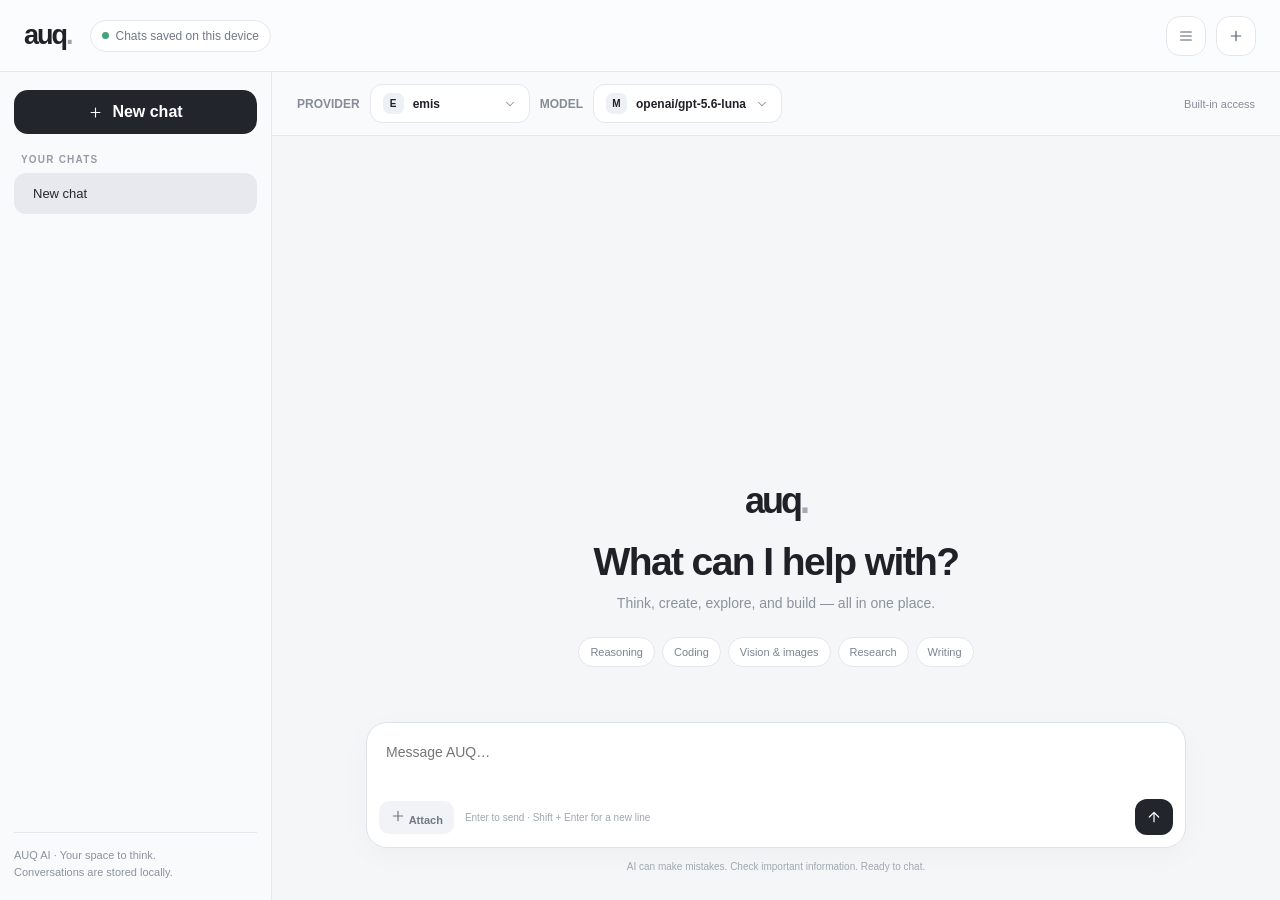
==== ai/index.html @ 0dd7f249 "Add Base64-encoded API keys to index.html" ====
<!doctype html>
<html lang="en">
<head>
<script>
/* AUQ OWNER CONFIG — all API keys live here at the top of the file.
   Use Base64-encoded keys. Base64 is NOT encryption: visitors can decode any key embedded here.
   For a public site, keep keys on a server and call a private proxy instead. */
window.AUQ_OWNER_CONFIG = {
  encodedKeys: {
    emis: "ZW1pcy03YjQxYmFmMGRjNjExMGVmN2U3YTlhYmM5NTAwMWQ3NA",       // Base64-encoded emis API key
    nook: "bl9hcGlfSDBFOEhLRkNSQzNIVldERlFIdGg3eGpnTHo0a3RIQUtMR0pLbTVHT2liMA==",       // Base64-encoded nook API key
    openrouter: "c2stb3ItdjEtN2I3NWIxY2E1Y2M4ZDgzZDA3Y2VmNjQwNGNlMzBiYjZmODEzMmM0MTA5YjhmYzFk", // Base64-encoded openrouter API key
    groq: "Z3NrX2prWEQ1YVFtWUFwNG9HTzgyV0IyV0dkeWIzRllrMldFM01TMjYwTEZOU1VmYXZnNHdKSUs="        // Base64-encoded Groq API key
  },
  api: {
    emis: { endpoint: "", authPrefix: "Bearer " },
    nook: { endpoint: "", authPrefix: "Bearer " },
    openrouter: { endpoint: "https://openrouter.ai/api/v1/chat/completions", authPrefix: "Bearer " },
    groq: { endpoint: "https://api.groq.com/openai/v1/chat/completions", authPrefix: "Bearer " }
  }
};
</script>
<meta charset="utf-8">
<meta name="viewport" content="width=device-width,initial-scale=1,viewport-fit=cover">
<meta name="theme-color" content="#f5f6f8">
<title>AUQ AI</title>
<style>
:root{--bg:#f5f6f8;--panel:#fff;--ink:#202127;--muted:#858b97;--line:#e5e7ec;--soft:#f0f2f5;--accent:#22252b;--green:#378567;--radius:20px;font-family:Inter,-apple-system,BlinkMacSystemFont,"Segoe UI",sans-serif;color:var(--ink)}
*{box-sizing:border-box}html,body{margin:0;width:100%;min-width:0}body{height:100dvh;overflow:hidden;background:var(--bg);-webkit-user-select:none;user-select:none} .message-text,.reasoning-content,textarea,input,.menu-option,.history-title{ -webkit-user-select:text;user-select:text } .app{min-height:0} .mini-action{display:inline-grid;place-items:center;width:31px;height:29px;padding:5px;border:1px solid transparent;border-radius:8px} .mini-action svg,.icon-btn svg,.send svg,.new-chat svg,.soft-btn svg{width:16px;height:16px;stroke:currentColor;fill:none;stroke-width:1.8;stroke-linecap:round;stroke-linejoin:round;flex-shrink:0} .mini-action:hover{border-color:var(--line)} .icon-btn{color:#59616d} .new-chat svg{width:15px;height:15px} .message-actions{gap:4px} .message-actions .mini-action[aria-label]{position:relative} .embed-mode .rail{max-width:272px}button,input,textarea{font:inherit}button{border:0;cursor:pointer;color:inherit}button:focus-visible,input:focus-visible,textarea:focus-visible{outline:2px solid #aeb8c8;outline-offset:2px}
.app{height:100dvh;display:flex;flex-direction:column}.topbar{height:72px;flex-shrink:0;border-bottom:1px solid var(--line);display:flex;align-items:center;padding:0 24px;gap:18px;background:#fbfcfd}.brand{font-size:27px;font-weight:900;letter-spacing:-2px}.brand span{color:#9da3ad}.top-actions{margin-left:auto;display:flex;align-items:center;gap:10px}.status-pill{display:flex;align-items:center;gap:7px;border:1px solid var(--line);border-radius:999px;padding:8px 11px;color:#727987;font-size:12px;background:white}.dot{width:7px;height:7px;border-radius:50%;background:#b4bac4}.dot.ready{background:#46a27d}.icon-btn{width:40px;height:40px;border:1px solid var(--line);background:white;border-radius:14px;display:grid;place-items:center}.icon-btn:hover,.soft-btn:hover{background:#e9ecf1}.layout{display:flex;flex:1;min-height:0}.rail{width:272px;flex:0 0 272px;border-right:1px solid var(--line);padding:18px 14px;display:flex;flex-direction:column;gap:16px;background:#f9fafb;min-height:0}.new-chat{width:100%;height:44px;border-radius:14px;background:#22252b;color:white;font-weight:650;display:flex;align-items:center;justify-content:center;gap:9px}.new-chat:hover,.send:hover{background:#3a3d44}.rail-label{font-size:10px;font-weight:850;letter-spacing:1.2px;color:#969ca7;padding:0 7px;margin:4px 0 8px}.history{overflow:auto;min-height:0;display:grid;align-content:start;gap:4px}.history-item{width:100%;display:flex;align-items:center;gap:9px;padding:11px 10px;border-radius:12px;text-align:left;background:transparent;color:#666e7a;font-size:13px}.history-item:hover{background:#eceef2}.history-item.active{background:#e7e9ee;color:#25272d}.history-item .history-title{overflow:hidden;text-overflow:ellipsis;white-space:nowrap;flex:1}.history-item .del{opacity:0;color:#9197a2;padding:2px 4px;border-radius:6px;background:transparent}.history-item:hover .del{opacity:1}.rail-bottom{margin-top:auto;border-top:1px solid var(--line);padding-top:14px;color:#8b929e;font-size:11px;line-height:1.6}.main{flex:1;min-width:0;display:flex;flex-direction:column;position:relative}.toolbar{height:64px;flex-shrink:0;display:flex;align-items:center;gap:10px;padding:0 25px;border-bottom:1px solid var(--line);background:#f9fafb}.toolbar-label{font-size:12px;font-weight:750;color:#858c98}.custom-select-wrap{position:relative}.select-btn{height:39px;min-width:160px;max-width:min(32vw,300px);display:flex;align-items:center;gap:9px;border:1px solid var(--line);background:white;border-radius:12px;padding:0 12px;text-align:left;font-size:12px;font-weight:700}.select-btn .selected-text{overflow:hidden;text-overflow:ellipsis;white-space:nowrap;flex:1}.select-btn .chevron{color:#8e95a0;display:grid;place-items:center}.select-btn .chevron svg{width:14px;height:14px;stroke:currentColor;fill:none;stroke-width:1.8;stroke-linecap:round;stroke-linejoin:round}.select-btn:hover{border-color:#cbd0d9}.provider-badge{width:21px;height:21px;border-radius:7px;display:grid;place-items:center;background:#edf0f4;font-size:10px;font-weight:900;flex-shrink:0}.menu{display:none;position:absolute;z-index:30;top:46px;left:0;width:min(360px,calc(100vw - 30px));background:#fff;border:1px solid var(--line);border-radius:16px;box-shadow:0 18px 50px #1c243018;padding:9px}.menu.open{display:block}.menu-search{width:100%;height:39px;border:1px solid var(--line);border-radius:10px;padding:0 11px;background:#fafbfc;outline:0;font-size:12px;margin-bottom:8px}.menu-list{max-height:min(360px,55vh);overflow:auto;display:grid;gap:2px}.menu-option{display:flex;align-items:center;gap:9px;width:100%;padding:10px;border-radius:10px;text-align:left;background:white;font-size:12px}.menu-option:hover,.menu-option.selected{background:#f0f2f5}.menu-option .opt-main{min-width:0;flex:1}.menu-option strong{display:block;font-size:12px;font-weight:700;overflow-wrap:anywhere}.menu-option small{display:block;margin-top:3px;color:#9299a4;font-size:10px}.check{color:#378567;font-weight:900}.toolbar-spacer{flex:1}.key-status{font-size:11px;color:#858c98;white-space:nowrap}.key-status b{color:#4a8a6f;font-weight:700}.content{flex:1;min-height:0;overflow:auto;padding:24px clamp(16px,4vw,56px) 26px;display:flex;flex-direction:column}.conversation{width:min(820px,100%);margin:0 auto;flex:1;display:flex;flex-direction:column;gap:25px;padding-bottom:25px}.welcome{margin:auto auto 30px;text-align:center;width:min(610px,100%);padding-top:30px}.welcome-mark{font-size:36px;font-weight:900;letter-spacing:-3px}.welcome-mark span{color:#a4aab4}.welcome h1{font-size:clamp(28px,4vw,39px);letter-spacing:-1.6px;margin:18px 0 8px}.welcome p{color:#8b929e;font-size:14px;line-height:1.6;margin:0}.capability-row{display:flex;flex-wrap:wrap;justify-content:center;gap:7px;margin-top:23px}.capability{background:#fff;border:1px solid var(--line);padding:8px 11px;border-radius:999px;color:#7c8490;font-size:11px}.message{display:flex;gap:13px;align-items:flex-start;animation:appear .18s ease}.avatar{width:34px;height:34px;border-radius:12px;background:#e8ebf0;display:grid;place-items:center;flex-shrink:0;font-size:12px;font-weight:850}.message.assistant .avatar{background:#23262d;color:white}.message-content{min-width:0;flex:1;padding-top:2px}.message-head{display:flex;align-items:center;gap:9px;margin-bottom:6px}.message-head strong{font-size:12px}.message-head small{font-size:10px;color:#9aa1ab}.message-text{font-size:14px;line-height:1.75;white-space:pre-wrap;overflow-wrap:anywhere}.message-text code{background:#f0f2f5;border-radius:5px;padding:2px 5px;font-size:12px}.message-text pre{white-space:pre-wrap;overflow:auto;background:#20232a;color:#f4f5f7;padding:14px;border-radius:12px}.message-actions{display:flex;gap:6px;margin-top:9px}.mini-action{font-size:10px;background:transparent;color:#9299a4;padding:5px 7px;border-radius:7px}.mini-action:hover{background:#f0f2f5;color:#4d5562}.composer-area{width:min(820px,100%);margin:0 auto}.composer{border:1px solid #dfe2e8;background:#fff;border-radius:21px;padding:12px;box-shadow:0 8px 30px #20242b08}.composer:focus-within{border-color:#c9ced7;box-shadow:0 8px 30px #20242b0d}.composer textarea{display:block;width:100%;border:0;outline:0;resize:none;min-height:55px;max-height:180px;padding:6px 7px;background:transparent;font-size:14px;line-height:1.6;color:var(--ink)}.composer-bottom{display:flex;align-items:center;gap:8px;padding-top:7px}.soft-btn{height:33px;padding:0 11px;border-radius:10px;background:#f1f3f6;color:#707886;font-size:11px;font-weight:650}.composer-hint{font-size:10px;color:#a0a6b0;margin-left:3px}.send{margin-left:auto;width:38px;height:36px;border-radius:12px;background:#22252b;color:white;display:grid;place-items:center;font-size:17px}.footnote{text-align:center;color:#a1a7b1;font-size:10px;margin-top:11px;line-height:1.5}.modal-back{position:fixed;inset:0;background:#171a2080;backdrop-filter:blur(5px);display:none;place-items:center;z-index:100;padding:18px}.modal-back.open{display:grid}.modal{width:min(520px,100%);max-height:85dvh;overflow:auto;background:white;border-radius:20px;padding:22px;box-shadow:0 25px 80px #0002}.modal-head{display:flex;align-items:center;justify-content:space-between;margin-bottom:8px}.modal-head h2{margin:0;font-size:20px;letter-spacing:-.5px}.close{width:33px;height:33px;border-radius:50%;background:#f0f2f5;font-size:20px}.modal p{font-size:13px;color:#7f8793;line-height:1.6}.field{display:grid;gap:7px;margin:15px 0}.field label{font-size:11px;font-weight:750;color:#727a87}.field input,.field textarea{width:100%;border:1px solid var(--line);border-radius:11px;padding:12px;background:#fafbfc;font-size:13px}.primary{padding:11px 15px;background:#22252b;color:white;border-radius:11px;font-size:12px;font-weight:700}.secondary{padding:10px 13px;background:#eef0f4;border-radius:11px;font-size:12px;font-weight:650}.modal-actions{display:flex;gap:8px;justify-content:flex-end;margin-top:17px}.toast{position:fixed;right:18px;bottom:18px;z-index:200;background:#22252b;color:white;padding:12px 15px;border-radius:12px;font-size:12px;box-shadow:0 10px 30px #0002;max-width:calc(100vw - 36px)}.hidden{display:none!important}.mobile-history{display:none}.thinking-indicator{display:flex;align-items:center;gap:10px;padding:11px 13px;border:1px solid var(--line);border-radius:13px;background:#fff;color:#818895;font-size:12px;width:max-content;max-width:100%}.thinking-dots{display:flex;gap:4px}.thinking-dots i{display:block;width:5px;height:5px;border-radius:50%;background:#858c98;animation:thinkPulse 1.15s infinite ease-in-out}.thinking-dots i:nth-child(2){animation-delay:.15s}.thinking-dots i:nth-child(3){animation-delay:.3s}.reasoning-box{margin:0 0 10px;border:1px solid var(--line);border-radius:11px;background:#fafbfc;overflow:hidden}.reasoning-box summary{cursor:pointer;list-style:none;display:flex;align-items:center;gap:8px;padding:10px 12px;color:#777f8c;font-size:11px;font-weight:700}.reasoning-box summary::-webkit-details-marker{display:none}.reasoning-box summary:before{content:"";width:7px;height:7px;border-right:1.7px solid currentColor;border-bottom:1.7px solid currentColor;transform:rotate(-45deg);transition:transform .15s;flex-shrink:0}.reasoning-box[open] summary:before{transform:rotate(45deg)}.reasoning-content{padding:0 12px 12px;color:#737b88;font-size:12px;line-height:1.65;white-space:pre-wrap}@keyframes thinkPulse{0%,60%,100%{opacity:.28;transform:translateY(0)}30%{opacity:1;transform:translateY(-3px)}}
@keyframes appear{from{opacity:0;transform:translateY(4px)}to{opacity:1;transform:none}}
@media(max-width:760px){.topbar{height:60px;padding:0 14px}.brand{font-size:24px}.status-pill{display:none}.layout{position:relative}.rail{display:none}.toolbar{height:auto;min-height:62px;padding:10px 12px;gap:7px;flex-wrap:wrap}.toolbar-label{display:none}.select-btn{min-width:0;max-width:43vw;padding:0 9px;height:37px;gap:6px}.select-btn .provider-badge{width:19px;height:19px}.key-status{display:none}.content{padding:14px 12px 18px}.welcome{padding-top:25px}.welcome h1{font-size:29px}.welcome-mark{font-size:31px}.message{gap:9px}.avatar{width:30px;height:30px;border-radius:10px}.message-text{font-size:13px}.composer{border-radius:17px;padding:9px}.composer textarea{font-size:13px}.composer-hint{display:none}.footnote{font-size:9px}.mobile-history{display:grid}.menu{width:min(330px,calc(100vw - 24px))}.menu-list{max-height:45vh}}
</style>
</head>
<body>
<div class="app">
<header class="topbar">
  <div class="brand">auq<span>.</span></div>
  <div class="status-pill"><span class="dot ready" id="saveDot"></span><span id="saveStatus">Chats saved on this device</span></div>
  <div class="top-actions"><button class="icon-btn" id="historyToggle" title="Toggle chat history" aria-label="Toggle chat history"><svg viewBox="0 0 24 24" aria-hidden="true"><path d="M4 6h16M4 12h16M4 18h16"/></svg></button><button class="icon-btn" id="newChatTop" title="New chat" aria-label="New chat"><svg viewBox="0 0 24 24" aria-hidden="true"><path d="M12 5v14M5 12h14"/></svg></button></div>
</header>
<div class="layout">
<aside class="rail" id="rail">
  <button class="new-chat" id="newChat"><svg viewBox="0 0 24 24" aria-hidden="true"><path d="M12 5v14M5 12h14"/></svg><span>New chat</span></button>
  <section style="min-height:0;display:flex;flex-direction:column;flex:1"><div class="rail-label">YOUR CHATS</div><div class="history" id="history"></div></section>
  <div class="rail-bottom">AUQ AI · Your space to think.<br><span id="storageHint">Conversations are stored locally.</span></div>
</aside>
<main class="main">
  <div class="toolbar">
    <span class="toolbar-label">PROVIDER</span>
    <div class="custom-select-wrap" id="providerWrap">
      <button class="select-btn" id="providerBtn" aria-expanded="false"><span class="provider-badge" id="providerBadge">E</span><span class="selected-text" id="providerLabel">emis</span><span class="chevron" aria-hidden="true"><svg viewBox="0 0 24 24"><path d="m6 9 6 6 6-6"/></svg></span></button>
      <div class="menu" id="providerMenu"><input class="menu-search" id="providerSearch" placeholder="Find provider…" autocomplete="off"><div class="menu-list" id="providerOptions"></div></div>
    </div>
    <span class="toolbar-label">MODEL</span>
    <div class="custom-select-wrap" id="modelWrap">
      <button class="select-btn" id="modelBtn" aria-expanded="false"><span class="provider-badge" aria-hidden="true">M</span><span class="selected-text" id="modelLabel">openai/gpt-5.6-luna</span><span class="chevron" aria-hidden="true"><svg viewBox="0 0 24 24"><path d="m6 9 6 6 6-6"/></svg></span></button>
      <div class="menu" id="modelMenu"><input class="menu-search" id="modelSearch" placeholder="Search models or capabilities…" autocomplete="off"><div class="menu-list" id="modelOptions"></div></div>
    </div>
    <div class="toolbar-spacer"></div><div class="key-status" id="keyStatus">Built-in access</div>
  </div>
  <div class="content" id="content">
    <div class="conversation" id="conversation">
      <div class="welcome" id="welcome">
        <div class="welcome-mark">auq<span>.</span></div><h1>What can I help with?</h1><p>Think, create, explore, and build — all in one place.</p>
        <div class="capability-row"><span class="capability">Reasoning</span><span class="capability">Coding</span><span class="capability">Vision &amp; images</span><span class="capability">Research</span><span class="capability">Writing</span></div>
      </div>
    </div>
    <div class="composer-area">
      <div class="composer"><textarea id="prompt" rows="2" placeholder="Message AUQ…" aria-label="Message AUQ"></textarea><div class="composer-bottom"><button class="soft-btn" id="attachBtn" title="Attach a text file"><svg viewBox="0 0 24 24" aria-hidden="true"><path d="M12 5v14M5 12h14"/></svg> Attach</button><input type="file" id="fileInput" class="hidden" accept=".txt,.md,.csv,.json,.html,.css,.js,.py,.xml,.yaml,.yml"><span class="composer-hint" id="composerHint">Enter to send · Shift + Enter for a new line</span><button class="send" id="sendBtn" title="Send message" aria-label="Send message"><svg viewBox="0 0 24 24" aria-hidden="true"><path d="M12 19V5M5 12l7-7 7 7"/></svg></button></div></div>
      <div class="footnote">AI can make mistakes. Check important information. <span id="backendHint">Built-in provider access</span></div>
    </div>
  </div>
</main>
</div>
</div>
<div class="toast hidden" id="toast"></div>
<script>
(() => {
"use strict";
const $ = s => document.querySelector(s);
const escapeHTML = s => String(s ?? "").replace(/[&<>"']/g,c=>({"&":"&amp;","<":"&lt;",">":"&gt;",'"':"&quot;","'":"&#39;"}[c]));
const ICONS={menu:'<svg viewBox="0 0 24 24" aria-hidden="true"><path d="M4 6h16M4 12h16M4 18h16"/></svg>',plus:'<svg viewBox="0 0 24 24" aria-hidden="true"><path d="M12 5v14M5 12h14"/></svg>',send:'<svg viewBox="0 0 24 24" aria-hidden="true"><path d="M12 19V5M5 12l7-7 7 7"/></svg>',copy:'<svg viewBox="0 0 24 24" aria-hidden="true"><rect x="8" y="8" width="12" height="12" rx="2"/><path d="M16 8V5a1 1 0 0 0-1-1H5a1 1 0 0 0-1 1v10a1 1 0 0 0 1 1h3"/></svg>',volume:'<svg viewBox="0 0 24 24" aria-hidden="true"><path d="M4 10v4h4l5 4V6l-5 4H4"/><path d="M16 9a5 5 0 0 1 0 6M18.5 6.5a9 9 0 0 1 0 11"/></svg>',regen:'<svg viewBox="0 0 24 24" aria-hidden="true"><path d="M20 7v5h-5M4 17v-5h5"/><path d="M5.6 9A7 7 0 0 1 17 6l3 6M4 12l3 6a7 7 0 0 0 11.4-3"/></svg>',chat:'<svg viewBox="0 0 24 24" aria-hidden="true"><path d="M5 4h14a2 2 0 0 1 2 2v10a2 2 0 0 1-2 2H9l-5 3V6a2 2 0 0 1 1-2z"/></svg>',chevron:'<svg viewBox="0 0 24 24" aria-hidden="true"><path d="m9 18 6-6-6-6"/></svg>'};
const now = () => new Date().toISOString();
const uid = () => (crypto.randomUUID ? crypto.randomUUID() : Date.now().toString(36)+Math.random().toString(36).slice(2));
const ENCODED_KEYS = window.AUQ_OWNER_CONFIG.encodedKeys;
const API_CONFIG = window.AUQ_OWNER_CONFIG.api;
function decodeBase64(s){if(!s||s.includes("PASTE_"))return "";try{return atob(s)}catch(e){console.warn("Invalid Base64 provider key");return ""}}
const decodedKeys = Object.fromEntries(Object.entries(ENCODED_KEYS).map(([k,v])=>[k,decodeBase64(v)]));
const providerModels = {
emis: `openai/gpt-5.6-luna
openai/gpt-5.4-mini
anthropic/claude-haiku-4-5
mistral/mistral-small-2603
openai/gpt-oss-120b
google/gemma4-31b
anthropic/claude-opus-5-5
anthropic/claude-sonnet-5-5
anthropic/claude-fable-5-1
openai/gpt-6-1-sol
openai/gpt-5-6
openai/gpt-5-5
openai/gpt-6-astra
google/gemini-3-8-flash
deepseek/deepseek-v4-pro
moonshotai/kimi-k3
moonshotai/kimi-k2-6
xai/grok-4-7
other/qwen-3-7-max
zai/glm-5-3
zai/glm-5-3-flash
google/gemini-3-1-flash-image
google/gemini-3-1-flash-lite-image
openai/gpt-image-2
blackforest/flux-2-pro
microsoft/mai-image-2-5
other/krea-2-medium-turbo
other/krea-2-medium
openai/gpt-5-4
zai/glm-5-2
anthropic/claude-sonnet-5
openai/gpt-5.6-sol
anthropic/claude-opus-4-8
anthropic/claude-opus-5
anthropic/claude-fable-5
qwen/qwen-3.5-plus
qwen/qwen-3.5-plus-thinking
qwen/qwen-3.6-plus
qwen/qwen-3.6-plus-thinking
qwen/qwen-3.7-plus
qwen/qwen-3.7-plus-thinking
qwen/qwen-3.6-max-preview
qwen/qwen-3.6-max-preview-thinking
qwen/qwen-3.7-max
qwen/qwen-3.7-max-thinking
qwen/qwen-3.8-max
qwen/qwen-3.8-max-thinking
qwen/qwen-3.5-omni-plus
other/xiaomi-mimo-2.5
anthropic/claude-opus-4-6
anthropic/claude-opus-4-7
deepseek/deepseek-v4-flash
cohere/command-a
cohere/command-a-plus
cohere/command-a-reasoning
cohere/command-a-vision
cohere/command-r-plus
cohere/command-r
cohere/command-r7b
cohere/aya-expanse-32b
cohere/aya-vision-32b
cohere/north-mini-code
openai/gpt-5-nano
openai/gpt-4.1-nano
openai/gpt-4o-mini
google/gemma-4
google/gemini-2.5-flash-lite
meta/llama-3.3-70b-instruct
meta/llama-3.1-8b-instant
deepseek/deepseek-v3.2
tencent/tencent-hy3
deepai/standard
deepai/online
huggingface/unfiltered_x
minimax/minimax-text-01
huggingface/vibethinker-3b
openai/gpt-5.4-nano
openai/gpt-4.1
openai/gpt-4o
amazon/nova
google/gemma-4-31b-heretic
huggingface/stheno-l3-8b
meta/llama-3.2-1b
openai/openai
openai/openai-fast
openai/gpt-oss
mistral/codestral-latest
meta/meta-llama-3_3-70b-instruct
qwen/qwen3.5-397b-a17b
mistral/mistral-small-3.2-24b-instruct-2506
mistral/mistral-nemo-instruct-2407
qwen/qwen3.6-27b
qwen/qwen3.5-9b
qwen/qwen2.5-vl-72b-instruct
mistral/mistral-7b-instruct-v0.3
openai/gpt-oss-20b
poolside/poolside-laguna-xs-2.1
nvidia/nvidia-nemotron-3-nano-omni-30b-a3b-reasoning
nvidia/nvidia-nemotron-3-super-120b-a12b
nvidia/nvidia-nemotron-3-ultra-550b-a55b
rednote/dots-studio-dots-3-note-preview
liquidai/liquid-lfm-2.5-2.6b
nvidia/nvidia-nemotron-3.5-lightning
poolside/poolside-laguna-s-2.1
blackforest/image
adobe/self-forcing
lightricks/ltx-2
minimax/minimax-h3-turbo
lightricks/ltx2-5-distilled`.trim().split(/\n+/),
nook: `google/gemini-3.8-flash
openai/gpt-5.6-luna`.trim().split(/\n+/),
openrouter: `nvidia/nemotron-3-ultra-550b-a55b:free
nvidia/nemotron-3.5-lightning:free
poolside/laguna-s-2.1:free
nvidia/nemotron-3-super-120b-a12b:free
thinkingmachines/inkling:free
nvidia/nemotron-3.5-super-vl:free
cohere/north-mini-code:free
thinkingmachines/inkling-small:free
nvidia/nemotron-3-nano-omni-30b-a3b-reasoning:free
google/gemma-4-26b-a4b-it:free
google/gemma-4-31b-it:free
fish-audio/s2.1-pro-free:free
inception/mercury-decide:free
respan/span-01-lite:free
nvidia/nemotron-3-embed-1b:free
nvidia/llama-nemotron-embed-vl-1b-v2:free
liquid/lfm-2.5-embedding-350m:free
nvidia/llama-nemotron-rerank-vl-1b-v2:free`.trim().split(/\n+/),
groq: `openai/gpt-oss-120b
openai/gpt-oss-20b
whisper-large-v3
whisper-large-v3-turbo
llama-3.3-70b-versatile
llama-3.1-8b-instant`.trim().split(/\n+/)
};
const providers = [
{id:"emis",name:"emis",letter:"E",desc:"Multi-provider model catalog"},
{id:"nook",name:"nook",letter:"N",desc:"Gemini Flash and GPT Luna"},
{id:"openrouter",name:"openrouter",letter:"O",desc:"Free and hosted models"},
{id:"groq",name:"groq",letter:"G",desc:"Fast hosted chat and audio models"}
];
const state = {provider:localStorage.getItem("auq_ai_provider")||"emis", model:localStorage.getItem("auq_ai_model")||"openai/gpt-5.6-luna", chats:[], activeChat:null, busy:false, attachedText:""};
function modelCapabilities(model){
 const m=model.toLowerCase(), caps=[];
 if(/whisper/.test(m))caps.push("Audio transcription");
 if(/image|flux|krea|ltx|self-forcing|mai-image/.test(m))caps.push("Image / media");
 if(/vision|vl-|omni|gemini|grok/.test(m))caps.push("Vision / multimodal");
 if(/think|reason|nemotron|deepseek-v4|opus|gpt-6|kimi-k3|command-a-reasoning/.test(m))caps.push("Reasoning");
 if(/coder|code|codestral|north-mini-code/.test(m))caps.push("Coding");
 if(/embed|rerank/.test(m))caps.push("Embeddings / ranking");
 if(!caps.length)caps.push("General chat");
 return caps.join(" · ");
}
function groupedModels(list){
 const groups={"Reasoning & analysis":[],"Coding":[],"Vision, image & media":[],"Audio transcription":[],"General chat & fast":[],"Embeddings & other":[]};
 list.forEach(m=>{const c=modelCapabilities(m).toLowerCase();if(c.includes("audio transcription"))groups["Audio transcription"].push(m);else if(c.includes("embedding"))groups["Embeddings & other"].push(m);else if(c.includes("image")||c.includes("vision")||c.includes("media"))groups["Vision, image & media"].push(m);else if(c.includes("coding"))groups["Coding"].push(m);else if(c.includes("reasoning"))groups["Reasoning & analysis"].push(m);else groups["General chat & fast"].push(m)});
 return groups;
}
function toast(msg){const el=$("#toast");el.textContent=msg;el.classList.remove("hidden");clearTimeout(toast.t);toast.t=setTimeout(()=>el.classList.add("hidden"),3000)}
function currentProvider(){return providers.find(p=>p.id===state.provider)||providers[0]}
function currentKey(){return decodedKeys[state.provider]||""}
function endpoint(){return localStorage.getItem("auq_ai_endpoint_"+state.provider)||API_CONFIG[state.provider].endpoint}
function saveState(){localStorage.setItem("auq_ai_provider",state.provider);localStorage.setItem("auq_ai_model",state.model)}
function saveChats(){try{localStorage.setItem("auq_ai_chats",JSON.stringify(state.chats));$("#saveStatus").textContent="Chats saved on this device";$("#saveDot").classList.add("ready")}catch(e){$("#saveStatus").textContent="Storage full";$("#saveDot").classList.remove("ready");toast("Could not save chats. Browser storage may be full.")}}
function loadChats(){try{const parsed=JSON.parse(localStorage.getItem("auq_ai_chats")||"[]");state.chats=Array.isArray(parsed)?parsed:[]}catch(e){state.chats=[]}if(!state.chats.length){const chat={id:uid(),title:"New chat",created:now(),updated:now(),messages:[]};state.chats=[chat]}state.activeChat=state.chats[0].id}
function activeChat(){return state.chats.find(c=>c.id===state.activeChat)}
function newChat(){const c={id:uid(),title:"New chat",created:now(),updated:now(),messages:[]};state.chats.unshift(c);state.activeChat=c.id;saveChats();renderHistory();renderMessages();$("#prompt").focus()}
function selectChat(id){state.activeChat=id;renderHistory();renderMessages();if(innerWidth<=760)$("#rail").style.display="none"}
function deleteChat(id,e){e?.stopPropagation();state.chats=state.chats.filter(c=>c.id!==id);if(!state.chats.length)state.chats.push({id:uid(),title:"New chat",created:now(),updated:now(),messages:[]});if(!state.chats.some(c=>c.id===state.activeChat))state.activeChat=state.chats[0].id;saveChats();renderHistory();renderMessages()}
function renderHistory(){const list=$("#history");list.innerHTML=state.chats.map(c=>`<button class="history-item ${c.id===state.activeChat?"active":""}" data-chat="${escapeHTML(c.id)}"><span aria-hidden="true">${ICONS.chat}</span><span class="history-title">${escapeHTML(c.title||"New chat")}</span><span class="del" data-delete="${escapeHTML(c.id)}" title="Delete chat">×</span></button>`).join("");list.querySelectorAll("[data-chat]").forEach(b=>b.onclick=e=>{if(e.target.closest("[data-delete]"))return;selectChat(b.dataset.chat)});list.querySelectorAll("[data-delete]").forEach(b=>b.onclick=e=>deleteChat(b.dataset.delete,e))}
function formatText(text){let safe=escapeHTML(text);safe=safe.replace(/```([\s\S]*?)```/g,(_,code)=>`<pre>${code.trim()}</pre>`);safe=safe.replace(/`([^`]+)`/g,"<code>$1</code>");return safe}
function renderMessages(){const c=activeChat();if(!c)return;const conv=$("#conversation");if(!c.messages.length){conv.innerHTML=`<div class="welcome" id="welcome"><div class="welcome-mark">auq<span>.</span></div><h1>What can I help with?</h1><p>Think, create, explore, and build — all in one place.</p><div class="capability-row"><span class="capability">Reasoning</span><span class="capability">Coding</span><span class="capability">Vision &amp; images</span><span class="capability">Research</span><span class="capability">Writing</span></div></div>`;return}
conv.innerHTML=c.messages.map((m,i)=>`<article class="message ${m.role==="assistant"?"assistant":"user"}"><div class="avatar">${m.role==="assistant"?"auq":"You"}</div><div class="message-content"><div class="message-head"><strong>${m.role==="assistant"?"auq":"You"}</strong><small>${escapeHTML(new Date(m.time||Date.now()).toLocaleTimeString([],{hour:"2-digit",minute:"2-digit"}))}${m.model?" · "+escapeHTML(m.model):""}</small></div>${m.role==="assistant"&&m.reasoningSummary?`<details class="reasoning-box"><summary>Reasoning summary</summary><div class="reasoning-content">${escapeHTML(m.reasoningSummary)}</div></details>`:""}<div class="message-text">${formatText(m.content||"")}</div>${m.role==="assistant"?`<div class="message-actions"><button class="mini-action" data-copy="${i}" title="Copy response" aria-label="Copy response">${ICONS.copy}</button><button class="mini-action" data-speak="${i}" title="Read response aloud" aria-label="Read response aloud">${ICONS.volume}</button><button class="mini-action" data-retry="${i}" title="Regenerate response" aria-label="Regenerate response">${ICONS.regen}</button></div>`:""}</div></article>`).join("");conv.querySelectorAll("[data-copy]").forEach(b=>b.onclick=()=>{const text=c.messages[+b.dataset.copy].content;const copy=navigator.clipboard?.writeText(text);if(copy)copy.then(()=>toast("Copied response")).catch(()=>fallbackCopy(text));else fallbackCopy(text)});conv.querySelectorAll("[data-speak]").forEach(b=>b.onclick=()=>speakResponse(c.messages[+b.dataset.speak].content,b));conv.querySelectorAll("[data-retry]").forEach(b=>b.onclick=()=>regenerateFrom(+b.dataset.retry));$("#content").scrollTop=$("#content").scrollHeight}
function updateProviderUI(){const p=currentProvider();$("#providerBadge").textContent=p.letter;$("#providerLabel").textContent=p.name;$("#modelLabel").textContent=state.model;$("#keyStatus").textContent="Built-in access";$("#backendHint").textContent=currentKey()?"Ready to chat.":"Provider access is configured by the site owner.";renderProviderOptions();renderModelOptions()}
function renderProviderOptions(filter=""){const q=filter.toLowerCase();$("#providerOptions").innerHTML=providers.filter(p=>(p.name+" "+p.desc).toLowerCase().includes(q)).map(p=>`<button class="menu-option ${p.id===state.provider?"selected":""}" data-provider="${p.id}"><span class="provider-badge">${p.letter}</span><span class="opt-main"><strong>${p.name}</strong><small>${p.desc} · ${providerModels[p.id].length} models</small></span>${p.id===state.provider?'<span class="check">✓</span>':""}</button>`).join("");$("#providerOptions").querySelectorAll("[data-provider]").forEach(b=>b.onclick=()=>{state.provider=b.dataset.provider;const list=providerModels[state.provider];if(!list.includes(state.model))state.model=list[0];saveState();closeMenus();updateProviderUI()})}
function renderModelOptions(filter=""){const q=filter.toLowerCase(),list=providerModels[state.provider];let html="";Object.entries(groupedModels(list)).forEach(([group,models])=>{const matches=models.filter(m=>(m+" "+modelCapabilities(m)).toLowerCase().includes(q));if(!matches.length)return;html+=`<div class="rail-label" style="padding:9px 10px 5px;margin:0">${group.toUpperCase()} <span style="font-weight:500;letter-spacing:0">· ${matches.length}</span></div>`;html+=matches.map(m=>`<button class="menu-option ${m===state.model?"selected":""}" data-model="${escapeHTML(m)}"><span class="provider-badge" aria-hidden="true">M</span><span class="opt-main"><strong>${escapeHTML(m)}</strong><small>${escapeHTML(modelCapabilities(m))}</small></span>${m===state.model?'<span class="check">✓</span>':""}</button>`).join("")});$("#modelOptions").innerHTML=html||`<div style="padding:18px;color:#9097a3;font-size:12px">No matching models.</div>`;$("#modelOptions").querySelectorAll("[data-model]").forEach(b=>b.onclick=()=>{state.model=b.dataset.model;saveState();closeMenus();updateProviderUI();toast("Model changed")})}
function closeMenus(){$$(".menu").forEach(m=>m.classList.remove("open"));$$(".select-btn").forEach(b=>b.setAttribute("aria-expanded","false"))}
function $$(s){return [...document.querySelectorAll(s)]}
function toggleMenu(which){const menu=$("#"+which+"Menu"),was=menu.classList.contains("open");closeMenus();if(!was){menu.classList.add("open");$("#"+which+"Btn").setAttribute("aria-expanded","true");$("#"+which+"Search").value="";if(which==="provider")renderProviderOptions();else renderModelOptions();$("#"+which+"Search").focus()}}
$("#providerBtn").onclick=()=>toggleMenu("provider");$("#modelBtn").onclick=()=>toggleMenu("model");$("#providerSearch").oninput=e=>renderProviderOptions(e.target.value);$("#modelSearch").oninput=e=>renderModelOptions(e.target.value);document.addEventListener("click",e=>{if(!e.target.closest(".custom-select-wrap"))closeMenus()});
function setBusy(v){state.busy=v;$("#sendBtn").disabled=v;$("#sendBtn").innerHTML=v?"<span class=\"thinking-dots\"><i></i><i></i><i></i></span>":ICONS.send;$("#sendBtn").style.opacity=v?".6":"1"}
function addMessage(role,content,extra={}){const c=activeChat();const m={role,content,time:now(),...extra};c.messages.push(m);c.updated=now();if(role==="user"&&c.title==="New chat")c.title=content.replace(/\s+/g," ").slice(0,42)||(state.attachedText?"Attached file":"New chat");saveChats();renderHistory();renderMessages();return m}
function getMessagesForAPI(c){return c.messages.filter(m=>m.role==="user"||m.role==="assistant").map(m=>({role:m.role,content:m.content}))}
function showThinking(){const conv=$("#conversation");const old=$("#thinkingMessage");if(old)old.remove();const row=document.createElement("article");row.id="thinkingMessage";row.className="message assistant";row.innerHTML=`<div class="avatar">auq</div><div class="message-content"><div class="message-head"><strong>auq</strong><small>generating</small></div><div class="thinking-indicator"><span>Thinking</span><span class="thinking-dots"><i></i><i></i><i></i></span><span>Preparing a response…</span></div></div>`;conv.appendChild(row);$("#content").scrollTop=$("#content").scrollHeight}
function hideThinking(){const row=$("#thinkingMessage");if(row)row.remove()}
async function fetchReasoningSummary(endpointUrl, headers, model, promptText, answerText){
  // This is a brief user-facing rationale, not a hidden step-by-step thought trace.
  try{
    const response=await fetch(endpointUrl,{method:"POST",headers,body:JSON.stringify({model,messages:[{role:"system",content:"Give a brief, high-level reasoning summary for the answer. State the key factors or method in 1-3 concise sentences. Do not reveal private chain-of-thought, hidden deliberation, or step-by-step internal reasoning. If a summary would be misleading, say what information the answer relies on."},{role:"user",content:"User request:\n"+promptText+"\n\nAssistant answer:\n"+answerText+"\n\nWrite only the concise high-level summary."}],stream:false})});
    if(!response.ok)return "";const data=await response.json();const value=data.choices?.[0]?.message?.content??data.output_text??data.response??"";return typeof value==="string"?value.trim():"";
  }catch(_){return ""}
}
async function send(){
 if(state.busy)return;
 const input=$("#prompt"),text=input.value.trim(),full=text+(state.attachedText?`\n\n[Attached file content]\n${state.attachedText}`:"");
 if(!full)return;
 if(state.provider==="groq"&&state.model.toLowerCase().startsWith("whisper")){toast("Whisper models are for audio transcription. Choose a GPT-OSS or Llama model for text chat.");return}
 if(!currentKey()){toast("This provider has no built-in key configured yet.");return}
 input.value="";input.style.height="";const file=state.attachedText;state.attachedText="";$("#attachBtn").innerHTML="<svg viewBox=\"0 0 24 24\" aria-hidden=\"true\"><path d=\"M12 5v14M5 12h14\"/></svg> Attach";
 addMessage("user",full);setBusy(true);showThinking();
 const c=activeChat();const endpointUrl=endpoint();
 if(!endpointUrl){hideThinking();addMessage("assistant",`This provider endpoint has not been configured by the site owner yet. Your message is saved in this chat.`,{model:state.model});setBusy(false);return}
 try{
  const key=currentKey(),cfg=API_CONFIG[state.provider];
  const headers={"Content-Type":"application/json","Authorization":(cfg.authPrefix||"Bearer ")+key};
  if(state.provider==="openrouter"){headers["HTTP-Referer"]=location.origin;headers["X-Title"]="AUQ AI"}
  const response=await fetch(endpointUrl,{method:"POST",headers,body:JSON.stringify({model:state.model,messages:getMessagesForAPI(c),stream:false})});
  const data=await response.json().catch(()=>({}));
  if(!response.ok)throw new Error(data.error?.message||data.message||`Request failed (${response.status})`);
  const answer=data.choices?.[0]?.message?.content??data.output_text??data.response??data.content??(typeof data==="string"?data:JSON.stringify(data,null,2));
  const answerText=typeof answer==="string"?answer:JSON.stringify(answer,null,2);
  const lastUser=[...c.messages].reverse().find(m=>m.role==="user")?.content||full;
  const summary=await fetchReasoningSummary(endpointUrl,headers,state.model,lastUser,answerText);
  addMessage("assistant",answerText,{model:state.model,reasoningSummary:summary});
 }catch(err){addMessage("assistant",`I couldn't reach the selected model.\n\n${err.message}\n\nCheck that the provider key, endpoint, and model ID are correct. If this provider requires a private key or has CORS restrictions, use a server-side AUQ proxy. Your conversation is still saved locally.`,{model:state.model,error:true})}
 finally{hideThinking();setBusy(false)}
}
function fallbackCopy(text){const el=document.createElement("textarea");el.value=text;el.style.position="fixed";el.style.opacity="0";document.body.appendChild(el);el.select();try{document.execCommand("copy");toast("Copied response")}catch(_){toast("Clipboard unavailable")}el.remove()}
function speakResponse(text,button){if(!("speechSynthesis" in window)){toast("Speech playback is not supported in this browser");return}if(window.speechSynthesis.speaking){window.speechSynthesis.cancel();if(button)button.title="Read response aloud";return}const utterance=new SpeechSynthesisUtterance(text);utterance.onend=()=>{if(button)button.title="Read response aloud"};utterance.onerror=()=>toast("Could not play speech");window.speechSynthesis.cancel();window.speechSynthesis.speak(utterance);if(button)button.title="Stop speaking"}
async function regenerateFrom(index){if(state.busy)return;const c=activeChat();const userIndex=c.messages.slice(0,index).map(m=>m.role).lastIndexOf("user");if(userIndex<0){toast("No prompt found to regenerate");return}if(state.provider==="groq"&&state.model.toLowerCase().startsWith("whisper")){toast("Whisper models are for audio transcription. Choose a GPT-OSS or Llama model for text chat.");return}if(!currentKey()){toast("This provider has no built-in key configured yet.");return}const promptText=c.messages[userIndex].content;c.messages=c.messages.slice(0,userIndex+1);saveChats();renderMessages();setBusy(true);showThinking();const endpointUrl=endpoint();if(!endpointUrl){hideThinking();addMessage("assistant","This provider endpoint has not been configured by the site owner yet.",{model:state.model});setBusy(false);return}try{const key=currentKey(),cfg=API_CONFIG[state.provider],headers={"Content-Type":"application/json","Authorization":(cfg.authPrefix||"Bearer ")+key};if(state.provider==="openrouter"){headers["HTTP-Referer"]=location.origin;headers["X-Title"]="AUQ AI"}const response=await fetch(endpointUrl,{method:"POST",headers,body:JSON.stringify({model:state.model,messages:getMessagesForAPI(c),stream:false})});const data=await response.json().catch(()=>({}));if(!response.ok)throw new Error(data.error?.message||data.message||`Request failed (${response.status})`);const answer=data.choices?.[0]?.message?.content??data.output_text??data.response??data.content??(typeof data==="string"?data:JSON.stringify(data,null,2));const answerText=typeof answer==="string"?answer:JSON.stringify(answer,null,2);const summary=await fetchReasoningSummary(endpointUrl,headers,state.model,promptText,answerText);addMessage("assistant",answerText,{model:state.model,reasoningSummary:summary})}catch(err){addMessage("assistant",`I couldn't regenerate the response.\n\n${err.message}`,{model:state.model,error:true})}finally{hideThinking();setBusy(false)}}
$("#sendBtn").onclick=send;$("#prompt").addEventListener("keydown",e=>{if(e.key==="Enter"&&!e.shiftKey){e.preventDefault();send()}});$("#prompt").addEventListener("input",e=>{e.target.style.height="auto";e.target.style.height=Math.min(e.target.scrollHeight,180)+"px"});
$("#newChat").onclick=newChat;$("#newChatTop").onclick=newChat;$("#historyToggle").onclick=()=>{if(innerWidth<=760){const r=$("#rail");r.style.display=r.style.display==="flex"?"none":"flex";if(r.style.display==="flex"){r.style.position="absolute";r.style.zIndex="40";r.style.top="0";r.style.bottom="0";r.style.boxShadow="10px 0 30px #0001"}}else $("#rail").classList.toggle("hidden")};
$("#attachBtn").onclick=()=>$("#fileInput").click();$("#fileInput").onchange=async e=>{const f=e.target.files[0];if(!f)return;if(f.size>1024*1024){toast("Text attachment must be under 1 MB");return}state.attachedText=await f.text();$("#attachBtn").innerHTML="<svg viewBox=\"0 0 24 24\" aria-hidden=\"true\"><path d=\"m5 12 4 4L19 6\"/></svg> "+escapeHTML(f.name.slice(0,18));toast("File attached to next message");e.target.value=""};
window.addEventListener("storage",e=>{if(e.key==="auq_ai_chats"){loadChats();renderHistory();renderMessages()}});
window.addEventListener("message",e=>{if(e.data?.type==="AUQ_AI_EXPORT_CHAT"&&e.source!==window.parent){try{e.source.postMessage({type:"AUQ_AI_CHAT_DATA",chats:state.chats},e.origin)}catch(_){}}});
window.AUQAI={exportChats:()=>JSON.parse(JSON.stringify(state.chats)),getProvider:()=>state.provider,getModel:()=>state.model};
if(!providerModels[state.provider])state.provider="emis";if(!providerModels[state.provider].includes(state.model))state.model=providerModels[state.provider][0];saveState();
loadChats();updateProviderUI();renderHistory();renderMessages();
// Lightweight deterrents only. Browser developer tools cannot be reliably disabled by page JavaScript.
document.addEventListener("contextmenu",e=>e.preventDefault());document.addEventListener("keydown",e=>{const k=e.key.toLowerCase();if(e.key==="F12"||(e.ctrlKey&&e.shiftKey&&["i","j","c"].includes(k))||(e.metaKey&&e.altKey&&["i","j","c"].includes(k))||((e.ctrlKey||e.metaKey)&&k==="u")){e.preventDefault();e.stopPropagation()}},true);
if(window.parent!==window)document.documentElement.classList.add("embed-mode");
})();
</script>
</body>
</html>
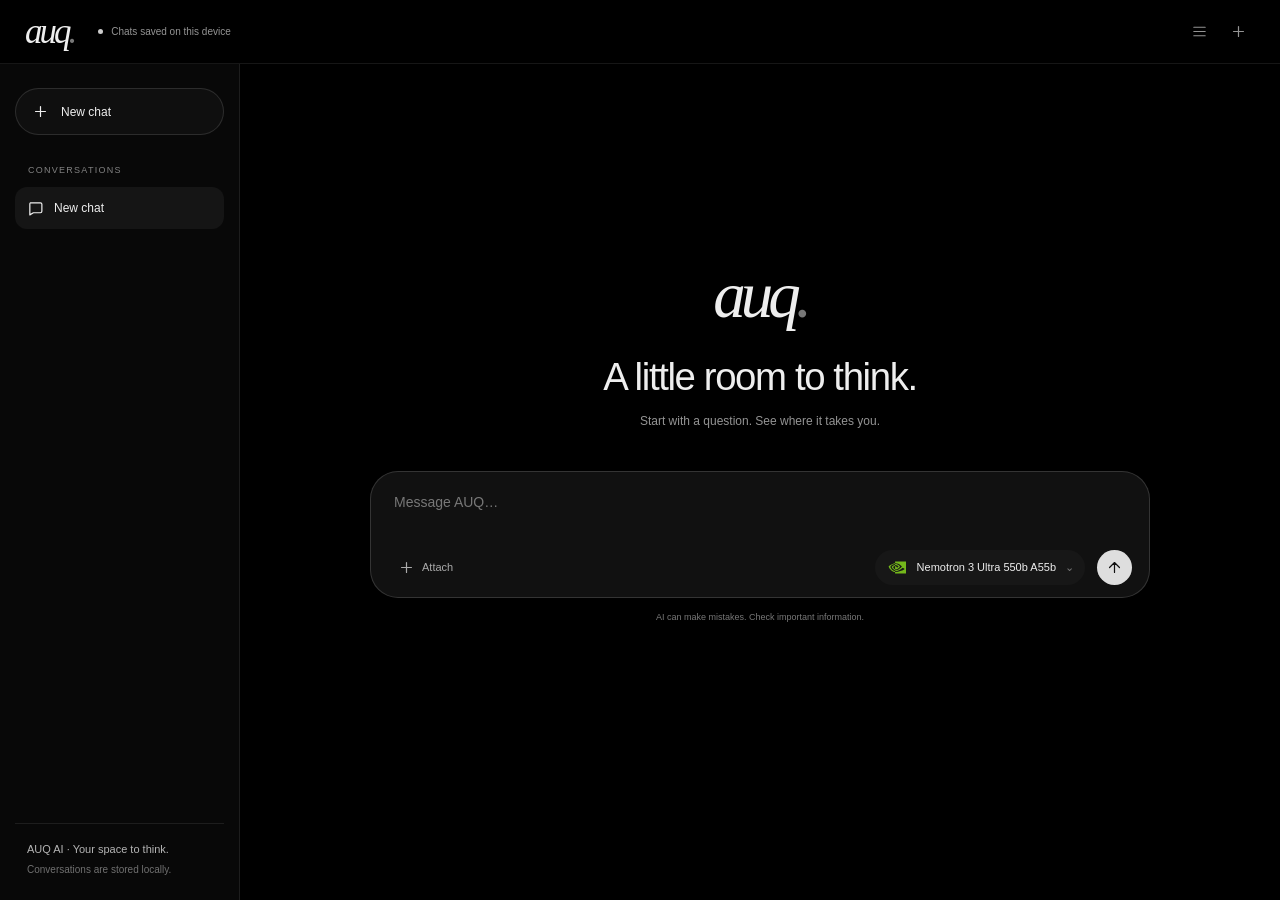
==== commit 56e54868: "fixed mroe stuf" ====
--- a/ai/index.html
+++ b/ai/index.html
@@ -2,21 +2,15 @@
 <html lang="en">
 <head>
 <script>
-/* AUQ OWNER CONFIG — all API keys live here at the top of the file.
-   Use Base64-encoded keys. Base64 is NOT encryption: visitors can decode any key embedded here.
-   For a public site, keep keys on a server and call a private proxy instead. */
 window.AUQ_OWNER_CONFIG = {
-  encodedKeys: {
-    emis: "ZW1pcy03YjQxYmFmMGRjNjExMGVmN2U3YTlhYmM5NTAwMWQ3NA",       // Base64-encoded emis API key
-    nook: "bl9hcGlfSDBFOEhLRkNSQzNIVldERlFIdGg3eGpnTHo0a3RIQUtMR0pLbTVHT2liMA==",       // Base64-encoded nook API key
-    openrouter: "c2stb3ItdjEtN2I3NWIxY2E1Y2M4ZDgzZDA3Y2VmNjQwNGNlMzBiYjZmODEzMmM0MTA5YjhmYzFk", // Base64-encoded openrouter API key
-    groq: "Z3NrX2prWEQ1YVFtWUFwNG9HTzgyV0IyV0dkeWIzRllrMldFM01TMjYwTEZOU1VmYXZnNHdKSUs="        // Base64-encoded Groq API key
+  "encodedKeys": {
+    "openrouter": "c2stb3ItdjEtN2I3NWIxY2E1Y2M4ZDgzZDA3Y2VmNjQwNGNlMzBiYjZmODEzMmM0MTA5YjhmYzFk"
   },
-  api: {
-    emis: { endpoint: "", authPrefix: "Bearer " },
-    nook: { endpoint: "", authPrefix: "Bearer " },
-    openrouter: { endpoint: "https://openrouter.ai/api/v1/chat/completions", authPrefix: "Bearer " },
-    groq: { endpoint: "https://api.groq.com/openai/v1/chat/completions", authPrefix: "Bearer " }
+  "api": {
+    "openrouter": {
+      "endpoint": "https://openrouter.ai/api/v1/chat/completions",
+      "authPrefix": "Bearer "
+    }
   }
 };
 </script>
@@ -24,13 +18,7 @@
 <meta name="viewport" content="width=device-width,initial-scale=1,viewport-fit=cover">
 <meta name="theme-color" content="#f5f6f8">
 <title>AUQ AI</title>
-<style>
-:root{--bg:#f5f6f8;--panel:#fff;--ink:#202127;--muted:#858b97;--line:#e5e7ec;--soft:#f0f2f5;--accent:#22252b;--green:#378567;--radius:20px;font-family:Inter,-apple-system,BlinkMacSystemFont,"Segoe UI",sans-serif;color:var(--ink)}
-*{box-sizing:border-box}html,body{margin:0;width:100%;min-width:0}body{height:100dvh;overflow:hidden;background:var(--bg);-webkit-user-select:none;user-select:none} .message-text,.reasoning-content,textarea,input,.menu-option,.history-title{ -webkit-user-select:text;user-select:text } .app{min-height:0} .mini-action{display:inline-grid;place-items:center;width:31px;height:29px;padding:5px;border:1px solid transparent;border-radius:8px} .mini-action svg,.icon-btn svg,.send svg,.new-chat svg,.soft-btn svg{width:16px;height:16px;stroke:currentColor;fill:none;stroke-width:1.8;stroke-linecap:round;stroke-linejoin:round;flex-shrink:0} .mini-action:hover{border-color:var(--line)} .icon-btn{color:#59616d} .new-chat svg{width:15px;height:15px} .message-actions{gap:4px} .message-actions .mini-action[aria-label]{position:relative} .embed-mode .rail{max-width:272px}button,input,textarea{font:inherit}button{border:0;cursor:pointer;color:inherit}button:focus-visible,input:focus-visible,textarea:focus-visible{outline:2px solid #aeb8c8;outline-offset:2px}
-.app{height:100dvh;display:flex;flex-direction:column}.topbar{height:72px;flex-shrink:0;border-bottom:1px solid var(--line);display:flex;align-items:center;padding:0 24px;gap:18px;background:#fbfcfd}.brand{font-size:27px;font-weight:900;letter-spacing:-2px}.brand span{color:#9da3ad}.top-actions{margin-left:auto;display:flex;align-items:center;gap:10px}.status-pill{display:flex;align-items:center;gap:7px;border:1px solid var(--line);border-radius:999px;padding:8px 11px;color:#727987;font-size:12px;background:white}.dot{width:7px;height:7px;border-radius:50%;background:#b4bac4}.dot.ready{background:#46a27d}.icon-btn{width:40px;height:40px;border:1px solid var(--line);background:white;border-radius:14px;display:grid;place-items:center}.icon-btn:hover,.soft-btn:hover{background:#e9ecf1}.layout{display:flex;flex:1;min-height:0}.rail{width:272px;flex:0 0 272px;border-right:1px solid var(--line);padding:18px 14px;display:flex;flex-direction:column;gap:16px;background:#f9fafb;min-height:0}.new-chat{width:100%;height:44px;border-radius:14px;background:#22252b;color:white;font-weight:650;display:flex;align-items:center;justify-content:center;gap:9px}.new-chat:hover,.send:hover{background:#3a3d44}.rail-label{font-size:10px;font-weight:850;letter-spacing:1.2px;color:#969ca7;padding:0 7px;margin:4px 0 8px}.history{overflow:auto;min-height:0;display:grid;align-content:start;gap:4px}.history-item{width:100%;display:flex;align-items:center;gap:9px;padding:11px 10px;border-radius:12px;text-align:left;background:transparent;color:#666e7a;font-size:13px}.history-item:hover{background:#eceef2}.history-item.active{background:#e7e9ee;color:#25272d}.history-item .history-title{overflow:hidden;text-overflow:ellipsis;white-space:nowrap;flex:1}.history-item .del{opacity:0;color:#9197a2;padding:2px 4px;border-radius:6px;background:transparent}.history-item:hover .del{opacity:1}.rail-bottom{margin-top:auto;border-top:1px solid var(--line);padding-top:14px;color:#8b929e;font-size:11px;line-height:1.6}.main{flex:1;min-width:0;display:flex;flex-direction:column;position:relative}.toolbar{height:64px;flex-shrink:0;display:flex;align-items:center;gap:10px;padding:0 25px;border-bottom:1px solid var(--line);background:#f9fafb}.toolbar-label{font-size:12px;font-weight:750;color:#858c98}.custom-select-wrap{position:relative}.select-btn{height:39px;min-width:160px;max-width:min(32vw,300px);display:flex;align-items:center;gap:9px;border:1px solid var(--line);background:white;border-radius:12px;padding:0 12px;text-align:left;font-size:12px;font-weight:700}.select-btn .selected-text{overflow:hidden;text-overflow:ellipsis;white-space:nowrap;flex:1}.select-btn .chevron{color:#8e95a0;display:grid;place-items:center}.select-btn .chevron svg{width:14px;height:14px;stroke:currentColor;fill:none;stroke-width:1.8;stroke-linecap:round;stroke-linejoin:round}.select-btn:hover{border-color:#cbd0d9}.provider-badge{width:21px;height:21px;border-radius:7px;display:grid;place-items:center;background:#edf0f4;font-size:10px;font-weight:900;flex-shrink:0}.menu{display:none;position:absolute;z-index:30;top:46px;left:0;width:min(360px,calc(100vw - 30px));background:#fff;border:1px solid var(--line);border-radius:16px;box-shadow:0 18px 50px #1c243018;padding:9px}.menu.open{display:block}.menu-search{width:100%;height:39px;border:1px solid var(--line);border-radius:10px;padding:0 11px;background:#fafbfc;outline:0;font-size:12px;margin-bottom:8px}.menu-list{max-height:min(360px,55vh);overflow:auto;display:grid;gap:2px}.menu-option{display:flex;align-items:center;gap:9px;width:100%;padding:10px;border-radius:10px;text-align:left;background:white;font-size:12px}.menu-option:hover,.menu-option.selected{background:#f0f2f5}.menu-option .opt-main{min-width:0;flex:1}.menu-option strong{display:block;font-size:12px;font-weight:700;overflow-wrap:anywhere}.menu-option small{display:block;margin-top:3px;color:#9299a4;font-size:10px}.check{color:#378567;font-weight:900}.toolbar-spacer{flex:1}.key-status{font-size:11px;color:#858c98;white-space:nowrap}.key-status b{color:#4a8a6f;font-weight:700}.content{flex:1;min-height:0;overflow:auto;padding:24px clamp(16px,4vw,56px) 26px;display:flex;flex-direction:column}.conversation{width:min(820px,100%);margin:0 auto;flex:1;display:flex;flex-direction:column;gap:25px;padding-bottom:25px}.welcome{margin:auto auto 30px;text-align:center;width:min(610px,100%);padding-top:30px}.welcome-mark{font-size:36px;font-weight:900;letter-spacing:-3px}.welcome-mark span{color:#a4aab4}.welcome h1{font-size:clamp(28px,4vw,39px);letter-spacing:-1.6px;margin:18px 0 8px}.welcome p{color:#8b929e;font-size:14px;line-height:1.6;margin:0}.capability-row{display:flex;flex-wrap:wrap;justify-content:center;gap:7px;margin-top:23px}.capability{background:#fff;border:1px solid var(--line);padding:8px 11px;border-radius:999px;color:#7c8490;font-size:11px}.message{display:flex;gap:13px;align-items:flex-start;animation:appear .18s ease}.avatar{width:34px;height:34px;border-radius:12px;background:#e8ebf0;display:grid;place-items:center;flex-shrink:0;font-size:12px;font-weight:850}.message.assistant .avatar{background:#23262d;color:white}.message-content{min-width:0;flex:1;padding-top:2px}.message-head{display:flex;align-items:center;gap:9px;margin-bottom:6px}.message-head strong{font-size:12px}.message-head small{font-size:10px;color:#9aa1ab}.message-text{font-size:14px;line-height:1.75;white-space:pre-wrap;overflow-wrap:anywhere}.message-text code{background:#f0f2f5;border-radius:5px;padding:2px 5px;font-size:12px}.message-text pre{white-space:pre-wrap;overflow:auto;background:#20232a;color:#f4f5f7;padding:14px;border-radius:12px}.message-actions{display:flex;gap:6px;margin-top:9px}.mini-action{font-size:10px;background:transparent;color:#9299a4;padding:5px 7px;border-radius:7px}.mini-action:hover{background:#f0f2f5;color:#4d5562}.composer-area{width:min(820px,100%);margin:0 auto}.composer{border:1px solid #dfe2e8;background:#fff;border-radius:21px;padding:12px;box-shadow:0 8px 30px #20242b08}.composer:focus-within{border-color:#c9ced7;box-shadow:0 8px 30px #20242b0d}.composer textarea{display:block;width:100%;border:0;outline:0;resize:none;min-height:55px;max-height:180px;padding:6px 7px;background:transparent;font-size:14px;line-height:1.6;color:var(--ink)}.composer-bottom{display:flex;align-items:center;gap:8px;padding-top:7px}.soft-btn{height:33px;padding:0 11px;border-radius:10px;background:#f1f3f6;color:#707886;font-size:11px;font-weight:650}.composer-hint{font-size:10px;color:#a0a6b0;margin-left:3px}.send{margin-left:auto;width:38px;height:36px;border-radius:12px;background:#22252b;color:white;display:grid;place-items:center;font-size:17px}.footnote{text-align:center;color:#a1a7b1;font-size:10px;margin-top:11px;line-height:1.5}.modal-back{position:fixed;inset:0;background:#171a2080;backdrop-filter:blur(5px);display:none;place-items:center;z-index:100;padding:18px}.modal-back.open{display:grid}.modal{width:min(520px,100%);max-height:85dvh;overflow:auto;background:white;border-radius:20px;padding:22px;box-shadow:0 25px 80px #0002}.modal-head{display:flex;align-items:center;justify-content:space-between;margin-bottom:8px}.modal-head h2{margin:0;font-size:20px;letter-spacing:-.5px}.close{width:33px;height:33px;border-radius:50%;background:#f0f2f5;font-size:20px}.modal p{font-size:13px;color:#7f8793;line-height:1.6}.field{display:grid;gap:7px;margin:15px 0}.field label{font-size:11px;font-weight:750;color:#727a87}.field input,.field textarea{width:100%;border:1px solid var(--line);border-radius:11px;padding:12px;background:#fafbfc;font-size:13px}.primary{padding:11px 15px;background:#22252b;color:white;border-radius:11px;font-size:12px;font-weight:700}.secondary{padding:10px 13px;background:#eef0f4;border-radius:11px;font-size:12px;font-weight:650}.modal-actions{display:flex;gap:8px;justify-content:flex-end;margin-top:17px}.toast{position:fixed;right:18px;bottom:18px;z-index:200;background:#22252b;color:white;padding:12px 15px;border-radius:12px;font-size:12px;box-shadow:0 10px 30px #0002;max-width:calc(100vw - 36px)}.hidden{display:none!important}.mobile-history{display:none}.thinking-indicator{display:flex;align-items:center;gap:10px;padding:11px 13px;border:1px solid var(--line);border-radius:13px;background:#fff;color:#818895;font-size:12px;width:max-content;max-width:100%}.thinking-dots{display:flex;gap:4px}.thinking-dots i{display:block;width:5px;height:5px;border-radius:50%;background:#858c98;animation:thinkPulse 1.15s infinite ease-in-out}.thinking-dots i:nth-child(2){animation-delay:.15s}.thinking-dots i:nth-child(3){animation-delay:.3s}.reasoning-box{margin:0 0 10px;border:1px solid var(--line);border-radius:11px;background:#fafbfc;overflow:hidden}.reasoning-box summary{cursor:pointer;list-style:none;display:flex;align-items:center;gap:8px;padding:10px 12px;color:#777f8c;font-size:11px;font-weight:700}.reasoning-box summary::-webkit-details-marker{display:none}.reasoning-box summary:before{content:"";width:7px;height:7px;border-right:1.7px solid currentColor;border-bottom:1.7px solid currentColor;transform:rotate(-45deg);transition:transform .15s;flex-shrink:0}.reasoning-box[open] summary:before{transform:rotate(45deg)}.reasoning-content{padding:0 12px 12px;color:#737b88;font-size:12px;line-height:1.65;white-space:pre-wrap}@keyframes thinkPulse{0%,60%,100%{opacity:.28;transform:translateY(0)}30%{opacity:1;transform:translateY(-3px)}}
-@keyframes appear{from{opacity:0;transform:translateY(4px)}to{opacity:1;transform:none}}
-@media(max-width:760px){.topbar{height:60px;padding:0 14px}.brand{font-size:24px}.status-pill{display:none}.layout{position:relative}.rail{display:none}.toolbar{height:auto;min-height:62px;padding:10px 12px;gap:7px;flex-wrap:wrap}.toolbar-label{display:none}.select-btn{min-width:0;max-width:43vw;padding:0 9px;height:37px;gap:6px}.select-btn .provider-badge{width:19px;height:19px}.key-status{display:none}.content{padding:14px 12px 18px}.welcome{padding-top:25px}.welcome h1{font-size:29px}.welcome-mark{font-size:31px}.message{gap:9px}.avatar{width:30px;height:30px;border-radius:10px}.message-text{font-size:13px}.composer{border-radius:17px;padding:9px}.composer textarea{font-size:13px}.composer-hint{display:none}.footnote{font-size:9px}.mobile-history{display:grid}.menu{width:min(330px,calc(100vw - 24px))}.menu-list{max-height:45vh}}
-</style>
+<link rel="stylesheet" href="./workspace.css">
 </head>
 <body>
 <div class="app">
@@ -42,32 +30,27 @@
 <div class="layout">
 <aside class="rail" id="rail">
   <button class="new-chat" id="newChat"><svg viewBox="0 0 24 24" aria-hidden="true"><path d="M12 5v14M5 12h14"/></svg><span>New chat</span></button>
-  <section style="min-height:0;display:flex;flex-direction:column;flex:1"><div class="rail-label">YOUR CHATS</div><div class="history" id="history"></div></section>
+  <section style="min-height:0;display:flex;flex-direction:column;flex:1"><div class="rail-label">CONVERSATIONS</div><div class="history" id="history"></div></section>
   <div class="rail-bottom">AUQ AI · Your space to think.<br><span id="storageHint">Conversations are stored locally.</span></div>
 </aside>
 <main class="main">
-  <div class="toolbar">
-    <span class="toolbar-label">PROVIDER</span>
-    <div class="custom-select-wrap" id="providerWrap">
-      <button class="select-btn" id="providerBtn" aria-expanded="false"><span class="provider-badge" id="providerBadge">E</span><span class="selected-text" id="providerLabel">emis</span><span class="chevron" aria-hidden="true"><svg viewBox="0 0 24 24"><path d="m6 9 6 6 6-6"/></svg></span></button>
-      <div class="menu" id="providerMenu"><input class="menu-search" id="providerSearch" placeholder="Find provider…" autocomplete="off"><div class="menu-list" id="providerOptions"></div></div>
-    </div>
-    <span class="toolbar-label">MODEL</span>
-    <div class="custom-select-wrap" id="modelWrap">
-      <button class="select-btn" id="modelBtn" aria-expanded="false"><span class="provider-badge" aria-hidden="true">M</span><span class="selected-text" id="modelLabel">openai/gpt-5.6-luna</span><span class="chevron" aria-hidden="true"><svg viewBox="0 0 24 24"><path d="m6 9 6 6 6-6"/></svg></span></button>
-      <div class="menu" id="modelMenu"><input class="menu-search" id="modelSearch" placeholder="Search models or capabilities…" autocomplete="off"><div class="menu-list" id="modelOptions"></div></div>
-    </div>
-    <div class="toolbar-spacer"></div><div class="key-status" id="keyStatus">Built-in access</div>
-  </div>
   <div class="content" id="content">
     <div class="conversation" id="conversation">
       <div class="welcome" id="welcome">
-        <div class="welcome-mark">auq<span>.</span></div><h1>What can I help with?</h1><p>Think, create, explore, and build — all in one place.</p>
+        <div class="welcome-mark">auq<span>.</span></div><h1>A little room to think.</h1><p>Start with a question. See where it takes you.</p>
         <div class="capability-row"><span class="capability">Reasoning</span><span class="capability">Coding</span><span class="capability">Vision &amp; images</span><span class="capability">Research</span><span class="capability">Writing</span></div>
       </div>
     </div>
     <div class="composer-area">
-      <div class="composer"><textarea id="prompt" rows="2" placeholder="Message AUQ…" aria-label="Message AUQ"></textarea><div class="composer-bottom"><button class="soft-btn" id="attachBtn" title="Attach a text file"><svg viewBox="0 0 24 24" aria-hidden="true"><path d="M12 5v14M5 12h14"/></svg> Attach</button><input type="file" id="fileInput" class="hidden" accept=".txt,.md,.csv,.json,.html,.css,.js,.py,.xml,.yaml,.yml"><span class="composer-hint" id="composerHint">Enter to send · Shift + Enter for a new line</span><button class="send" id="sendBtn" title="Send message" aria-label="Send message"><svg viewBox="0 0 24 24" aria-hidden="true"><path d="M12 19V5M5 12l7-7 7 7"/></svg></button></div></div>
+      <div class="composer"><textarea id="prompt" rows="2" placeholder="Message AUQ…" aria-label="Message AUQ"></textarea><div class="composer-bottom"><button class="soft-btn" id="attachBtn" title="Attach a text file"><svg viewBox="0 0 24 24" aria-hidden="true"><path d="M12 5v14M5 12h14"/></svg> Attach</button><input type="file" id="fileInput" class="hidden" accept=".txt,.md,.csv,.json,.html,.css,.js,.py,.xml,.yaml,.yml"><span class="composer-hint" id="composerHint">Shift + Enter for a new line</span><div class="custom-select-wrap" id="modelWrap">
+<button class="select-btn" id="modelBtn" aria-expanded="false" aria-controls="modelMenu" aria-label="Choose a model"><span class="provider-badge" id="modelBadge" aria-hidden="true">O</span><span class="selected-text" id="modelLabel">Choose model</span><span class="chevron" aria-hidden="true">&#8964;</span></button>
+<div class="menu" id="modelMenu" role="dialog" aria-label="Choose a model">
+<div class="model-menu-heading"><strong>Models</strong><span id="modelCount" aria-live="polite"></span><button type="button" id="modelMenuClose" aria-label="Close model list">&#215;</button></div>
+<input class="menu-search" id="modelSearch" type="search" placeholder="Search models or companies..." aria-label="Search models" autocomplete="off">
+<div class="model-companies" id="modelCompanies" aria-label="Filter by company"></div>
+<div class="menu-list" id="modelOptions"></div>
+<div class="model-menu-footer"><img class="company-icon" src="./icons/openrouter.svg" alt="">Provided through OpenRouter</div>
+</div></div><button class="send" id="sendBtn" title="Send message" aria-label="Send message"><svg viewBox="0 0 24 24" aria-hidden="true"><path d="M12 19V5M5 12l7-7 7 7"/></svg></button></div></div>
       <div class="footnote">AI can make mistakes. Check important information. <span id="backendHint">Built-in provider access</span></div>
     </div>
   </div>
@@ -88,149 +71,29 @@
 function decodeBase64(s){if(!s||s.includes("PASTE_"))return "";try{return atob(s)}catch(e){console.warn("Invalid Base64 provider key");return ""}}
 const decodedKeys = Object.fromEntries(Object.entries(ENCODED_KEYS).map(([k,v])=>[k,decodeBase64(v)]));
 const providerModels = {
-emis: `openai/gpt-5.6-luna
-openai/gpt-5.4-mini
-anthropic/claude-haiku-4-5
-mistral/mistral-small-2603
-openai/gpt-oss-120b
-google/gemma4-31b
-anthropic/claude-opus-5-5
-anthropic/claude-sonnet-5-5
-anthropic/claude-fable-5-1
-openai/gpt-6-1-sol
-openai/gpt-5-6
-openai/gpt-5-5
-openai/gpt-6-astra
-google/gemini-3-8-flash
-deepseek/deepseek-v4-pro
-moonshotai/kimi-k3
-moonshotai/kimi-k2-6
-xai/grok-4-7
-other/qwen-3-7-max
-zai/glm-5-3
-zai/glm-5-3-flash
-google/gemini-3-1-flash-image
-google/gemini-3-1-flash-lite-image
-openai/gpt-image-2
-blackforest/flux-2-pro
-microsoft/mai-image-2-5
-other/krea-2-medium-turbo
-other/krea-2-medium
-openai/gpt-5-4
-zai/glm-5-2
-anthropic/claude-sonnet-5
-openai/gpt-5.6-sol
-anthropic/claude-opus-4-8
-anthropic/claude-opus-5
-anthropic/claude-fable-5
-qwen/qwen-3.5-plus
-qwen/qwen-3.5-plus-thinking
-qwen/qwen-3.6-plus
-qwen/qwen-3.6-plus-thinking
-qwen/qwen-3.7-plus
-qwen/qwen-3.7-plus-thinking
-qwen/qwen-3.6-max-preview
-qwen/qwen-3.6-max-preview-thinking
-qwen/qwen-3.7-max
-qwen/qwen-3.7-max-thinking
-qwen/qwen-3.8-max
-qwen/qwen-3.8-max-thinking
-qwen/qwen-3.5-omni-plus
-other/xiaomi-mimo-2.5
-anthropic/claude-opus-4-6
-anthropic/claude-opus-4-7
-deepseek/deepseek-v4-flash
-cohere/command-a
-cohere/command-a-plus
-cohere/command-a-reasoning
-cohere/command-a-vision
-cohere/command-r-plus
-cohere/command-r
-cohere/command-r7b
-cohere/aya-expanse-32b
-cohere/aya-vision-32b
-cohere/north-mini-code
-openai/gpt-5-nano
-openai/gpt-4.1-nano
-openai/gpt-4o-mini
-google/gemma-4
-google/gemini-2.5-flash-lite
-meta/llama-3.3-70b-instruct
-meta/llama-3.1-8b-instant
-deepseek/deepseek-v3.2
-tencent/tencent-hy3
-deepai/standard
-deepai/online
-huggingface/unfiltered_x
-minimax/minimax-text-01
-huggingface/vibethinker-3b
-openai/gpt-5.4-nano
-openai/gpt-4.1
-openai/gpt-4o
-amazon/nova
-google/gemma-4-31b-heretic
-huggingface/stheno-l3-8b
-meta/llama-3.2-1b
-openai/openai
-openai/openai-fast
-openai/gpt-oss
-mistral/codestral-latest
-meta/meta-llama-3_3-70b-instruct
-qwen/qwen3.5-397b-a17b
-mistral/mistral-small-3.2-24b-instruct-2506
-mistral/mistral-nemo-instruct-2407
-qwen/qwen3.6-27b
-qwen/qwen3.5-9b
-qwen/qwen2.5-vl-72b-instruct
-mistral/mistral-7b-instruct-v0.3
-openai/gpt-oss-20b
-poolside/poolside-laguna-xs-2.1
-nvidia/nvidia-nemotron-3-nano-omni-30b-a3b-reasoning
-nvidia/nvidia-nemotron-3-super-120b-a12b
-nvidia/nvidia-nemotron-3-ultra-550b-a55b
-rednote/dots-studio-dots-3-note-preview
-liquidai/liquid-lfm-2.5-2.6b
-nvidia/nvidia-nemotron-3.5-lightning
-poolside/poolside-laguna-s-2.1
-blackforest/image
-adobe/self-forcing
-lightricks/ltx-2
-minimax/minimax-h3-turbo
-lightricks/ltx2-5-distilled`.trim().split(/\n+/),
-nook: `google/gemini-3.8-flash
-openai/gpt-5.6-luna`.trim().split(/\n+/),
-openrouter: `nvidia/nemotron-3-ultra-550b-a55b:free
-nvidia/nemotron-3.5-lightning:free
-poolside/laguna-s-2.1:free
-nvidia/nemotron-3-super-120b-a12b:free
-thinkingmachines/inkling:free
-nvidia/nemotron-3.5-super-vl:free
-cohere/north-mini-code:free
-thinkingmachines/inkling-small:free
-nvidia/nemotron-3-nano-omni-30b-a3b-reasoning:free
-google/gemma-4-26b-a4b-it:free
-google/gemma-4-31b-it:free
-fish-audio/s2.1-pro-free:free
-inception/mercury-decide:free
-respan/span-01-lite:free
-nvidia/nemotron-3-embed-1b:free
-nvidia/llama-nemotron-embed-vl-1b-v2:free
-liquid/lfm-2.5-embedding-350m:free
-nvidia/llama-nemotron-rerank-vl-1b-v2:free`.trim().split(/\n+/),
-groq: `openai/gpt-oss-120b
-openai/gpt-oss-20b
-whisper-large-v3
-whisper-large-v3-turbo
-llama-3.3-70b-versatile
-llama-3.1-8b-instant`.trim().split(/\n+/)
+  "openrouter": [
+    "nvidia/nemotron-3-ultra-550b-a55b:free",
+    "nvidia/nemotron-3.5-lightning:free",
+    "poolside/laguna-s-2.1:free",
+    "nvidia/nemotron-3-super-120b-a12b:free",
+    "thinkingmachines/inkling:free",
+    "nvidia/nemotron-3.5-super-vl:free",
+    "cohere/north-mini-code:free",
+    "thinkingmachines/inkling-small:free",
+    "nvidia/nemotron-3-nano-omni-30b-a3b-reasoning:free",
+    "google/gemma-4-26b-a4b-it:free",
+    "google/gemma-4-31b-it:free",
+    "fish-audio/s2.1-pro-free:free",
+    "inception/mercury-decide:free",
+    "respan/span-01-lite:free",
+    "nvidia/nemotron-3-embed-1b:free",
+    "nvidia/llama-nemotron-embed-vl-1b-v2:free",
+    "liquid/lfm-2.5-embedding-350m:free",
+    "nvidia/llama-nemotron-rerank-vl-1b-v2:free"
+  ]
 };
-const providers = [
-{id:"emis",name:"emis",letter:"E",desc:"Multi-provider model catalog"},
-{id:"nook",name:"nook",letter:"N",desc:"Gemini Flash and GPT Luna"},
-{id:"openrouter",name:"openrouter",letter:"O",desc:"Free and hosted models"},
-{id:"groq",name:"groq",letter:"G",desc:"Fast hosted chat and audio models"}
-];
-const state = {provider:localStorage.getItem("auq_ai_provider")||"emis", model:localStorage.getItem("auq_ai_model")||"openai/gpt-5.6-luna", chats:[], activeChat:null, busy:false, attachedText:""};
+
+const state = {provider:"openrouter", model:localStorage.getItem("auq_ai_model")||"openai/gpt-5.6-luna", chats:[], activeChat:null, busy:false, attachedText:""};
 function modelCapabilities(model){
  const m=model.toLowerCase(), caps=[];
  if(/whisper/.test(m))caps.push("Audio transcription");
@@ -260,15 +123,50 @@
 function deleteChat(id,e){e?.stopPropagation();state.chats=state.chats.filter(c=>c.id!==id);if(!state.chats.length)state.chats.push({id:uid(),title:"New chat",created:now(),updated:now(),messages:[]});if(!state.chats.some(c=>c.id===state.activeChat))state.activeChat=state.chats[0].id;saveChats();renderHistory();renderMessages()}
 function renderHistory(){const list=$("#history");list.innerHTML=state.chats.map(c=>`<button class="history-item ${c.id===state.activeChat?"active":""}" data-chat="${escapeHTML(c.id)}"><span aria-hidden="true">${ICONS.chat}</span><span class="history-title">${escapeHTML(c.title||"New chat")}</span><span class="del" data-delete="${escapeHTML(c.id)}" title="Delete chat">×</span></button>`).join("");list.querySelectorAll("[data-chat]").forEach(b=>b.onclick=e=>{if(e.target.closest("[data-delete]"))return;selectChat(b.dataset.chat)});list.querySelectorAll("[data-delete]").forEach(b=>b.onclick=e=>deleteChat(b.dataset.delete,e))}
 function formatText(text){let safe=escapeHTML(text);safe=safe.replace(/```([\s\S]*?)```/g,(_,code)=>`<pre>${code.trim()}</pre>`);safe=safe.replace(/`([^`]+)`/g,"<code>$1</code>");return safe}
-function renderMessages(){const c=activeChat();if(!c)return;const conv=$("#conversation");if(!c.messages.length){conv.innerHTML=`<div class="welcome" id="welcome"><div class="welcome-mark">auq<span>.</span></div><h1>What can I help with?</h1><p>Think, create, explore, and build — all in one place.</p><div class="capability-row"><span class="capability">Reasoning</span><span class="capability">Coding</span><span class="capability">Vision &amp; images</span><span class="capability">Research</span><span class="capability">Writing</span></div></div>`;return}
+function renderMessages(){const c=activeChat();if(!c)return;const conv=$("#conversation");if(!c.messages.length){conv.innerHTML=`<div class="welcome" id="welcome"><div class="welcome-mark">auq<span>.</span></div><h1>A little room to think.</h1><p>Start with a question. See where it takes you.</p><div class="capability-row"><span class="capability">Reasoning</span><span class="capability">Coding</span><span class="capability">Vision &amp; images</span><span class="capability">Research</span><span class="capability">Writing</span></div></div>`;return}
 conv.innerHTML=c.messages.map((m,i)=>`<article class="message ${m.role==="assistant"?"assistant":"user"}"><div class="avatar">${m.role==="assistant"?"auq":"You"}</div><div class="message-content"><div class="message-head"><strong>${m.role==="assistant"?"auq":"You"}</strong><small>${escapeHTML(new Date(m.time||Date.now()).toLocaleTimeString([],{hour:"2-digit",minute:"2-digit"}))}${m.model?" · "+escapeHTML(m.model):""}</small></div>${m.role==="assistant"&&m.reasoningSummary?`<details class="reasoning-box"><summary>Reasoning summary</summary><div class="reasoning-content">${escapeHTML(m.reasoningSummary)}</div></details>`:""}<div class="message-text">${formatText(m.content||"")}</div>${m.role==="assistant"?`<div class="message-actions"><button class="mini-action" data-copy="${i}" title="Copy response" aria-label="Copy response">${ICONS.copy}</button><button class="mini-action" data-speak="${i}" title="Read response aloud" aria-label="Read response aloud">${ICONS.volume}</button><button class="mini-action" data-retry="${i}" title="Regenerate response" aria-label="Regenerate response">${ICONS.regen}</button></div>`:""}</div></article>`).join("");conv.querySelectorAll("[data-copy]").forEach(b=>b.onclick=()=>{const text=c.messages[+b.dataset.copy].content;const copy=navigator.clipboard?.writeText(text);if(copy)copy.then(()=>toast("Copied response")).catch(()=>fallbackCopy(text));else fallbackCopy(text)});conv.querySelectorAll("[data-speak]").forEach(b=>b.onclick=()=>speakResponse(c.messages[+b.dataset.speak].content,b));conv.querySelectorAll("[data-retry]").forEach(b=>b.onclick=()=>regenerateFrom(+b.dataset.retry));$("#content").scrollTop=$("#content").scrollHeight}
-function updateProviderUI(){const p=currentProvider();$("#providerBadge").textContent=p.letter;$("#providerLabel").textContent=p.name;$("#modelLabel").textContent=state.model;$("#keyStatus").textContent="Built-in access";$("#backendHint").textContent=currentKey()?"Ready to chat.":"Provider access is configured by the site owner.";renderProviderOptions();renderModelOptions()}
+function updateProviderUI(){updateModelSelection();renderModelOptions()}
 function renderProviderOptions(filter=""){const q=filter.toLowerCase();$("#providerOptions").innerHTML=providers.filter(p=>(p.name+" "+p.desc).toLowerCase().includes(q)).map(p=>`<button class="menu-option ${p.id===state.provider?"selected":""}" data-provider="${p.id}"><span class="provider-badge">${p.letter}</span><span class="opt-main"><strong>${p.name}</strong><small>${p.desc} · ${providerModels[p.id].length} models</small></span>${p.id===state.provider?'<span class="check">✓</span>':""}</button>`).join("");$("#providerOptions").querySelectorAll("[data-provider]").forEach(b=>b.onclick=()=>{state.provider=b.dataset.provider;const list=providerModels[state.provider];if(!list.includes(state.model))state.model=list[0];saveState();closeMenus();updateProviderUI()})}
-function renderModelOptions(filter=""){const q=filter.toLowerCase(),list=providerModels[state.provider];let html="";Object.entries(groupedModels(list)).forEach(([group,models])=>{const matches=models.filter(m=>(m+" "+modelCapabilities(m)).toLowerCase().includes(q));if(!matches.length)return;html+=`<div class="rail-label" style="padding:9px 10px 5px;margin:0">${group.toUpperCase()} <span style="font-weight:500;letter-spacing:0">· ${matches.length}</span></div>`;html+=matches.map(m=>`<button class="menu-option ${m===state.model?"selected":""}" data-model="${escapeHTML(m)}"><span class="provider-badge" aria-hidden="true">M</span><span class="opt-main"><strong>${escapeHTML(m)}</strong><small>${escapeHTML(modelCapabilities(m))}</small></span>${m===state.model?'<span class="check">✓</span>':""}</button>`).join("")});$("#modelOptions").innerHTML=html||`<div style="padding:18px;color:#9097a3;font-size:12px">No matching models.</div>`;$("#modelOptions").querySelectorAll("[data-model]").forEach(b=>b.onclick=()=>{state.model=b.dataset.model;saveState();closeMenus();updateProviderUI();toast("Model changed")})}
+let modelCompany = '';
+const companyIcons={nvidia:'nvidia-color.svg',google:'google.png',cohere:'cohere-color.svg',poolside:'poolside-color.svg',thinkingmachines:'thinkingmachines-author.png','fish-audio':'fish-audio-author.svg',inception:'inception.svg',respan:'respan-author.png',liquid:'liquid.svg'};
+function modelIcon(model){const company=model.split('/')[0];return '<img class="company-icon" src="./icons/'+(companyIcons[company]||'openrouter.svg')+'" alt="" aria-hidden="true">';}
+function companyName(model) {
+ const id=model.split('/')[0];
+ return ({nvidia:'NVIDIA',google:'Google',openai:'OpenAI',anthropic:'Anthropic',cohere:'Cohere',poolside:'Poolside',thinkingmachines:'Thinking Machines','fish-audio':'Fish Audio',inception:'Inception',respan:'Respan',liquid:'Liquid AI'})[id]||id;
+}
+function modelName(model) {
+ return model.split('/').slice(1).join('/').replace(/:free$/,'').replace(/-/g,' ').replace(/\b\w/g,c=>c.toUpperCase());
+}
+function updateModelSelection() {
+ $('#modelLabel').textContent=modelName(state.model);
+ $('#modelBadge').innerHTML=modelIcon(state.model);
+ $('#modelBtn').title=companyName(state.model)+' · '+state.model;
+ $('#backendHint').textContent=currentKey()?'Ready to chat.':'OpenRouter access is configured by the site owner.';
+}
+function renderModelOptions(filter='') {
+ const q=filter.trim().toLowerCase();
+ const catalog=providerModels.openrouter;
+ const companies=[...new Set(catalog.map(companyName))];
+ $('#modelCompanies').innerHTML=['',...companies].map(company=>`<button type="button" data-company="${escapeHTML(company)}" aria-pressed="${company===modelCompany}">${company?modelIcon(catalog.find(model=>companyName(model)===company)):""}${escapeHTML(company||'All')}</button>`).join('');
+ $('#modelCompanies').querySelectorAll('[data-company]').forEach(button=>button.onclick=event=>{event.stopPropagation();modelCompany=button.dataset.company;renderModelOptions($('#modelSearch').value)});
+ const matches=catalog.filter(model=>(!modelCompany||companyName(model)===modelCompany)&&(model+' '+modelName(model)+' '+companyName(model)).toLowerCase().includes(q));
+ $('#modelCount').textContent=matches.length+' models';
+ $('#modelOptions').innerHTML=matches.map(model=>`<button type="button" class="menu-option ${model===state.model?'selected':''}" data-model="${escapeHTML(model)}" aria-pressed="${model===state.model}"><span class="provider-badge" aria-hidden="true">${modelIcon(model)}</span><span class="opt-main"><strong>${escapeHTML(modelName(model))}</strong><small>${escapeHTML(companyName(model))} · ${escapeHTML(model)}</small></span>${model===state.model?'<span class="check" aria-hidden="true">✓</span>':''}</button>`).join('')||'<div class="model-empty">No matching models. Try another name or company.</div>';
+ $('#modelOptions').querySelectorAll('[data-model]').forEach(button=>button.onclick=()=>{state.model=button.dataset.model;saveState();closeMenus();updateProviderUI();$('#modelBtn').focus()});
+}
+
 function closeMenus(){$$(".menu").forEach(m=>m.classList.remove("open"));$$(".select-btn").forEach(b=>b.setAttribute("aria-expanded","false"))}
 function $$(s){return [...document.querySelectorAll(s)]}
-function toggleMenu(which){const menu=$("#"+which+"Menu"),was=menu.classList.contains("open");closeMenus();if(!was){menu.classList.add("open");$("#"+which+"Btn").setAttribute("aria-expanded","true");$("#"+which+"Search").value="";if(which==="provider")renderProviderOptions();else renderModelOptions();$("#"+which+"Search").focus()}}
-$("#providerBtn").onclick=()=>toggleMenu("provider");$("#modelBtn").onclick=()=>toggleMenu("model");$("#providerSearch").oninput=e=>renderProviderOptions(e.target.value);$("#modelSearch").oninput=e=>renderModelOptions(e.target.value);document.addEventListener("click",e=>{if(!e.target.closest(".custom-select-wrap"))closeMenus()});
+function toggleMenu(which){const menu=$("#"+which+"Menu"),was=menu.classList.contains("open");closeMenus();if(!was){const bounds=$('#modelBtn').getBoundingClientRect();
+menu.style.setProperty('--menu-bottom',(innerHeight-bounds.top+10)+'px');
+menu.style.setProperty('--menu-left',Math.max(12,Math.min(bounds.right-440,innerWidth-Math.min(440,innerWidth-24)-12))+'px');
+menu.style.setProperty('--menu-height',Math.max(120,bounds.top-22)+'px');
+menu.classList.add("open");$("#"+which+"Btn").setAttribute("aria-expanded","true");$("#"+which+"Search").value="";renderModelOptions();$("#"+which+"Search").focus()}}
+$("#modelBtn").onclick=()=>toggleMenu("model");$("#modelSearch").oninput=e=>renderModelOptions(e.target.value);document.addEventListener("click",e=>{if(!e.target.closest(".custom-select-wrap"))closeMenus()});
+addEventListener('resize',closeMenus);
+$('#content').addEventListener('scroll',closeMenus,{passive:true});
+$("#modelMenuClose").onclick=()=>{closeMenus();$("#modelBtn").focus()};
+document.addEventListener("keydown",e=>{if(e.key==="Escape"&&$("#modelMenu").classList.contains("open")){closeMenus();$("#modelBtn").focus()}});
 function setBusy(v){state.busy=v;$("#sendBtn").disabled=v;$("#sendBtn").innerHTML=v?"<span class=\"thinking-dots\"><i></i><i></i><i></i></span>":ICONS.send;$("#sendBtn").style.opacity=v?".6":"1"}
 function addMessage(role,content,extra={}){const c=activeChat();const m={role,content,time:now(),...extra};c.messages.push(m);c.updated=now();if(role==="user"&&c.title==="New chat")c.title=content.replace(/\s+/g," ").slice(0,42)||(state.attachedText?"Attached file":"New chat");saveChats();renderHistory();renderMessages();return m}
 function getMessagesForAPI(c){return c.messages.filter(m=>m.role==="user"||m.role==="assistant").map(m=>({role:m.role,content:m.content}))}
@@ -315,7 +213,7 @@
 window.addEventListener("storage",e=>{if(e.key==="auq_ai_chats"){loadChats();renderHistory();renderMessages()}});
 window.addEventListener("message",e=>{if(e.data?.type==="AUQ_AI_EXPORT_CHAT"&&e.source!==window.parent){try{e.source.postMessage({type:"AUQ_AI_CHAT_DATA",chats:state.chats},e.origin)}catch(_){}}});
 window.AUQAI={exportChats:()=>JSON.parse(JSON.stringify(state.chats)),getProvider:()=>state.provider,getModel:()=>state.model};
-if(!providerModels[state.provider])state.provider="emis";if(!providerModels[state.provider].includes(state.model))state.model=providerModels[state.provider][0];saveState();
+if(!providerModels[state.provider])state.provider="openrouter";if(!providerModels[state.provider].includes(state.model))state.model=providerModels[state.provider][0];saveState();
 loadChats();updateProviderUI();renderHistory();renderMessages();
 // Lightweight deterrents only. Browser developer tools cannot be reliably disabled by page JavaScript.
 document.addEventListener("contextmenu",e=>e.preventDefault());document.addEventListener("keydown",e=>{const k=e.key.toLowerCase();if(e.key==="F12"||(e.ctrlKey&&e.shiftKey&&["i","j","c"].includes(k))||(e.metaKey&&e.altKey&&["i","j","c"].includes(k))||((e.ctrlKey||e.metaKey)&&k==="u")){e.preventDefault();e.stopPropagation()}},true);
--- a/ai/workspace.css
+++ b/ai/workspace.css
@@ -0,0 +1,168 @@
+:root {
+  color-scheme: dark;
+  --bg: #000;
+  --panel: #101010;
+  --ink: #eee;
+  --muted: #949494;
+  --line: #ffffff16;
+  --soft: #ffffff0b;
+  font-family: Inter, -apple-system, BlinkMacSystemFont, 'Segoe UI', sans-serif;
+  color: var(--ink);
+}
+* { box-sizing: border-box; }
+html, body { margin: 0; width: 100%; min-width: 0; }
+body { height: 100dvh; overflow: hidden; background: var(--bg); }
+button, input, textarea { font: inherit; }
+button { border: 0; cursor: pointer; color: inherit; transition: background .18s, color .18s, border-color .18s; }
+button:disabled { opacity: .5; cursor: wait; }
+button:focus-visible, input:focus-visible, textarea:focus-visible, summary:focus-visible { outline: 2px solid #aaa; outline-offset: 4px; }
+button svg, .history-item svg { width: 17px; height: 17px; stroke: currentColor; fill: none; stroke-width: 1.7; stroke-linecap: round; stroke-linejoin: round; flex-shrink: 0; }
+.app { height: 100dvh; display: flex; flex-direction: column; min-height: 0; }
+.topbar { height: 64px; flex-shrink: 0; display: flex; align-items: center; gap: 24px; padding: 0 25px; border-bottom: 1px solid var(--line); }
+.brand { font: italic 35px Georgia, serif; letter-spacing: -3px; }
+.brand span { color: #777; }
+.status-pill { display: flex; align-items: center; gap: 8px; font-size: 10px; color: var(--muted); }
+.dot { width: 5px; height: 5px; border-radius: 50%; background: #666; }
+.dot.ready { background: #ccc; }
+.top-actions { margin-left: auto; display: flex; gap: 5px; }
+.icon-btn { display: grid; place-items: center; width: 34px; height: 34px; background: transparent; border-radius: 50%; color: var(--muted); }
+.icon-btn:hover, .soft-btn:hover, .mini-action:hover { background: #ffffff12; color: var(--ink); }
+.layout { display: flex; flex: 1; min-height: 0; }
+.rail { width: 240px; flex: 0 0 240px; display: flex; flex-direction: column; gap: 30px; padding: 24px 15px 20px; border-right: 1px solid var(--line); background: #080808; min-height: 0; }
+.new-chat { display: flex; align-items: center; justify-content: flex-start; gap: 12px; width: 100%; padding: 14px 16px; border: 1px solid #ffffff1f; border-radius: 24px; background: #ffffff08; font-size: 12px; font-weight: 500; }
+.new-chat:hover { background: #ffffff12; border-color: #ffffff38; }
+.rail-label { padding: 0 13px; margin-bottom: 12px; font-size: 9px; font-weight: 500; letter-spacing: .14em; color: #828282; }
+.history { overflow: auto; min-height: 0; display: grid; align-content: start; gap: 4px; scrollbar-width: thin; }
+.history-item { display: flex; align-items: center; gap: 10px; width: 100%; padding: 12px; border-radius: 12px; background: transparent; color: #aaa; text-align: left; font-size: 12px; }
+.history-item:hover { background: var(--soft); }
+.history-item.active { background: #ffffff0d; color: #eee; }
+.history-item>span:first-child { display: flex; }
+.history-title { flex: 1; overflow: hidden; text-overflow: ellipsis; white-space: nowrap; }
+.history-item .del { opacity: 0; padding: 2px 5px; color: #aaa; border-radius: 5px; }
+.history-item:hover .del, .history-item:focus-within .del { opacity: 1; }
+.history-item .del:hover { color: white; background: #ffffff20; }
+.rail-bottom { margin-top: auto; padding: 16px 12px 0; border-top: 1px solid var(--line); color: #b5b5b5; font-size: 11px; line-height: 1.8; }
+#storageHint { font-size: 10px; color: #707070; }
+.main { flex: 1; min-width: 0; display: flex; flex-direction: column; position: relative; }
+.toolbar { display: flex; align-items: center; gap: 8px; padding: 14px 25px; flex-shrink: 0; z-index: 5; }
+.toolbar-label { font-size: 8px; color: #777; letter-spacing: .09em; }
+.toolbar-label:not(:first-child) { margin-left: 10px; }
+.custom-select-wrap { position: relative; min-width: 0; }
+.select-btn { display: flex; align-items: center; gap: 9px; height: 34px; max-width: min(32vw, 290px); padding: 0 10px; background: transparent; border: 1px solid transparent; border-radius: 18px; text-align: left; font-size: 11px; }
+.select-btn:hover, .select-btn[aria-expanded=true] { background: #ffffff0d; border-color: var(--line); }
+.selected-text { flex: 1; overflow: hidden; text-overflow: ellipsis; white-space: nowrap; }
+.provider-badge { display: grid; place-items: center; flex: none; width: 22px; height: 22px; border: 1px solid var(--line); border-radius: 7px; font-size: 10px; color: #aaa; }
+.chevron { display: flex; color: #777; }
+.chevron svg { width: 12px; height: 12px; }
+.toolbar-spacer { flex: 1; }
+.key-status { font-size: 9px; color: #777; }
+.menu { display: none; position: absolute; top: 43px; left: 0; z-index: 30; width: min(360px, calc(100vw - 30px)); padding: 9px; border: 1px solid #ffffff24; border-radius: 18px; background: #171717f5; backdrop-filter: blur(22px); box-shadow: 0 20px 60px #0009; }
+.menu.open { display: block; }
+.menu-search { width: 100%; height: 38px; padding: 0 12px; border: 1px solid var(--line); border-radius: 12px; background: #080808; color: var(--ink); font-size: 12px; margin-bottom: 8px; }
+.menu-list { max-height: min(360px, 50vh); overflow: auto; scrollbar-width: thin; display: grid; gap: 2px; }
+.menu-option { display: flex; align-items: center; gap: 10px; width: 100%; padding: 11px; border-radius: 11px; text-align: left; background: transparent; }
+.menu-option:hover, .menu-option.selected { background: #ffffff0b; }
+.opt-main { flex: 1; min-width: 0; }
+.opt-main strong { display: block; font-size: 11px; font-weight: 500; overflow-wrap: anywhere; }
+.opt-main small { display: block; color: #888; font-size: 10px; margin-top: 5px; line-height: 1.5; }
+.check { color: #ddd; }
+.content { flex: 1; min-height: 0; overflow: auto; display: flex; flex-direction: column; padding: 25px clamp(18px, 5vw, 70px) 18px; scrollbar-width: thin; }
+.conversation { width: min(780px, 100%); margin: 0 auto; flex: 1; display: flex; flex-direction: column; gap: 38px; padding-bottom: 35px; }
+.content:has(.welcome) { justify-content: center; padding-bottom: clamp(30px, 10vh, 110px); }
+.content:has(.welcome) .conversation { flex: 0; padding-bottom: 32px; }
+.welcome { text-align: center; width: 100%; margin: 0 auto; }
+.welcome-mark { font: italic 65px/1 Georgia, serif; letter-spacing: -5px; margin-bottom: 27px; }
+.welcome-mark span { color: #777; }
+.welcome h1 { font-size: clamp(27px, 3vw, 39px); font-weight: 400; letter-spacing: -1.4px; margin: 0 0 12px; }
+.welcome p { color: var(--muted); font-size: 12px; line-height: 1.7; margin: 0; }
+.capability-row { display: none; }
+.message { display: flex; gap: 16px; align-items: flex-start; animation: appear .2s ease; }
+.avatar { width: 34px; height: 34px; flex: none; display: grid; place-items: center; font: italic 17px Georgia, serif; letter-spacing: -1px; border-radius: 50%; background: #ffffff09; }
+.message-content { min-width: 0; flex: 1; padding-top: 5px; }
+.message-head { display: flex; align-items: center; gap: 10px; margin-bottom: 10px; flex-wrap: wrap; }
+.message-head strong { font-size: 12px; font-weight: 500; }
+.message-head small { font-size: 9px; color: #777; overflow-wrap: anywhere; }
+.message-text { font-size: 14px; line-height: 1.85; white-space: pre-wrap; overflow-wrap: anywhere; }
+.message.user { align-self: flex-end; max-width: 85%; }
+.message.user .avatar, .message.user .message-head { display: none; }
+.message.user .message-content { padding: 12px 20px; border: 1px solid var(--line); border-radius: 24px 24px 7px 24px; background: #ffffff08; }
+.message-text code { background: #ffffff0c; border-radius: 5px; padding: 2px 5px; font-size: 12px; }
+.message-text pre { white-space: pre-wrap; overflow: auto; background: #121212; border: 1px solid var(--line); padding: 18px; border-radius: 14px; }
+.message-actions { display: flex; gap: 3px; margin-top: 12px; }
+.mini-action { display: grid; place-items: center; width: 29px; height: 29px; padding: 7px; border-radius: 8px; background: none; color: #777; }
+.mini-action svg { width: 14px; height: 14px; }
+.composer-area { position: sticky; bottom: -18px; flex-shrink: 0; width: min(780px, 100%); margin: 0 auto; padding-top: 8px; padding-bottom: 12px; background: #000; z-index: 3; }
+.composer { border: 1px solid #ffffff25; background: #111; border-radius: 28px; padding: 16px 17px 12px; transition: border-color .2s, box-shadow .2s; }
+.composer:focus-within { border-color: #ffffff50; box-shadow: 0 0 0 3px #ffffff04; }
+.composer textarea { display: block; width: 100%; min-height: 52px; max-height: 180px; resize: none; border: 0; outline: none; padding: 3px 6px; color: var(--ink); background: none; font-size: 14px; line-height: 1.7; }
+.composer textarea::placeholder { color: #777; }
+.composer-bottom { display: flex; align-items: center; gap: 12px; padding-top: 8px; }
+.soft-btn { display: flex; align-items: center; gap: 7px; height: 32px; padding: 0 10px; border-radius: 16px; background: none; color: #aaa; font-size: 11px; }
+.composer-hint { font-size: 9px; color: #666; }
+.composer-bottom #modelWrap { margin-left: auto; min-width: 0; }
+.composer-bottom .select-btn { max-width: 265px; height: 35px; border-radius: 20px; background: #ffffff06; font-size: 11px; }
+.composer-bottom .send { margin-left: 0; }
+.composer-hint { display: none; }
+#modelMenu { position: fixed; top: auto; bottom: var(--menu-bottom, 180px); left: var(--menu-left, 16px); width: min(440px, calc(100vw - 24px)); max-height: var(--menu-height, 60dvh); padding: 14px; border-radius: 22px; background: #191919f5; box-shadow: 0 18px 60px #000b; overflow: hidden; }
+#modelMenu.open { display: flex; flex-direction: column; gap: 10px; }
+.model-menu-heading { display: flex; align-items: center; gap: 10px; padding: 2px 3px 5px; flex-shrink: 0; }
+.model-menu-heading strong { font-size: 14px; font-weight: 550; }
+#modelCount { color: #999; font-size: 10px; }
+#modelMenuClose { margin-left: auto; width: 26px; height: 26px; border-radius: 50%; background: none; color: #aaa; font-size: 20px; }
+#modelMenuClose:hover { background: #ffffff12; }
+#modelMenu .menu-search { flex-shrink: 0; margin: 0; border-radius: 20px; height: 39px; }
+.model-companies { display: flex; flex-shrink: 0; gap: 5px; overflow-x: auto; scrollbar-width: thin; padding-bottom: 5px; }
+.model-companies button { flex-shrink: 0; padding: 7px 11px; border-radius: 20px; background: #ffffff08; color: #aaa; font-size: 10px; }
+.model-companies button[aria-pressed=true] { background: #e2e2e2; color: #111; }
+#modelMenu .menu-list { min-height: 0; max-height: 290px; overflow-y: auto; overscroll-behavior: contain; }
+#modelMenu .menu-option { gap: 12px; padding: 12px 10px; border: 1px solid transparent; border-radius: 13px; }
+#modelMenu .menu-option.selected { border-color: #ffffff18; }
+#modelMenu .provider-badge { width: 30px; height: 30px; border-radius: 10px; font-size: 13px; }
+#modelMenu .opt-main strong { font-size: 12px; line-height: 1.5; }
+#modelMenu .opt-main small { font-size: 9px; }
+.model-menu-footer { text-align: center; font-size: 9px; color: #777; border-top: 1px solid var(--line); padding-top: 11px; flex-shrink: 0; }
+.model-empty { padding: 22px 12px; color: #aaa; font-size: 12px; line-height: 1.6; }
+.company-icon { display: block; width: 19px; height: 19px; object-fit: contain; flex-shrink: 0; }
+.provider-badge:has(.company-icon) { border: 0; background: none; }
+.model-companies button { display: flex; align-items: center; gap: 6px; }
+.model-companies .company-icon { width: 14px; height: 14px; }
+.model-menu-footer { display: flex; align-items: center; justify-content: center; gap: 7px; }
+.model-menu-footer .company-icon { width: 13px; height: 13px; }
+.company-icon[src$="openrouter.svg"], .company-icon[src$="inception.svg"], .company-icon[src$="liquid.svg"] { filter: brightness(0) invert(1); }
+.model-companies button[aria-pressed=true] .company-icon[src$="inception.svg"], .model-companies button[aria-pressed=true] .company-icon[src$="liquid.svg"] { filter: brightness(0); }
+@media(max-width:760px) { .composer-bottom { gap: 6px; } .composer-bottom .select-btn { max-width: 48vw; font-size: 10px; } .composer-bottom .soft-btn { padding: 0 5px; font-size: 10px; } }
+.send { display: grid; place-items: center; flex: none; margin-left: auto; width: 35px; height: 35px; border-radius: 50%; background: #dedede; color: #111; }
+.send:hover { background: #fff; }
+.footnote { text-align: center; font-size: 9px; line-height: 1.6; color: #777; margin-top: 12px; }
+#backendHint { display: none; }
+.reasoning-box { width: fit-content; max-width: 100%; margin-bottom: 12px; border: 1px solid var(--line); border-radius: 15px; background: #ffffff05; }
+.reasoning-box summary { cursor: pointer; padding: 8px 13px; font-size: 11px; color: #aaa; }
+.reasoning-content { padding: 5px 15px 15px; font-size: 12px; line-height: 1.7; color: #bbb; white-space: pre-wrap; }
+.thinking-indicator { display: flex; align-items: center; flex-wrap: wrap; gap: 10px; color: #aaa; font-size: 12px; padding: 10px 0; }
+.thinking-indicator>span:last-child { font-size: 10px; color: #777; }
+.thinking-dots { display: flex; gap: 4px; }
+.thinking-dots i { width: 4px; height: 4px; background: #bbb; border-radius: 50%; animation: pulse 1.2s infinite; }
+.thinking-dots i:nth-child(2) { animation-delay: .15s; }
+.thinking-dots i:nth-child(3) { animation-delay: .3s; }
+.toast { position: fixed; bottom: 20px; right: 20px; max-width: calc(100vw - 40px); padding: 14px 18px; border: 1px solid var(--line); border-radius: 16px; background: #242424; color: #eee; font-size: 12px; z-index: 100; }
+.hidden { display: none !important; }
+@keyframes pulse { 0%, 80%, 100% { opacity: .3; transform: translateY(0); } 40% { opacity: 1; transform: translateY(-3px); } }
+@keyframes appear { from { opacity: 0; transform: translateY(4px); } to { opacity: 1; transform: none; } }
+@media(max-width: 1000px) { .toolbar-label, .key-status { display: none; } .rail { width: 210px; flex-basis: 210px; } }
+@media(max-width: 760px) {
+  .topbar { height: 55px; padding: 0 18px; } .brand { font-size: 31px; }
+  .status-pill { display: none; } .layout { position: relative; }
+  .rail { display: none; width: 240px; flex-basis: 240px; background: #0d0d0d; }
+  .toolbar { padding: 10px 12px; gap: 3px; }
+  .select-btn { max-width: 44vw; font-size: 10px; padding: 0 8px; gap: 7px; }
+  .content { padding: 18px 14px 12px; } .content:has(.welcome) { padding-bottom: 35px; }
+  .welcome-mark { font-size: 56px; margin-bottom: 23px; } .welcome h1 { font-size: 29px; }
+  .composer { border-radius: 24px; padding: 14px 12px 10px; } .composer-hint { display: none; }
+  .composer-area { bottom: -12px; } .message { gap: 10px; } .message-text { font-size: 13px; }
+  .menu { position: fixed; top: 108px; left: 12px; width: calc(100vw - 24px); }
+  .history-item .del { opacity: 1; } .footnote { font-size: 8px; }
+}
+@media(prefers-reduced-motion: reduce) { *, *::before, *::after { animation: none !important; transition: none !important; scroll-behavior: auto !important; } }
+
+.company-icon[src$="fish-audio-author.svg"] { filter: brightness(0) invert(1); }
+.model-companies button[aria-pressed=true] .company-icon[src$="fish-audio-author.svg"] { filter: brightness(0); }
